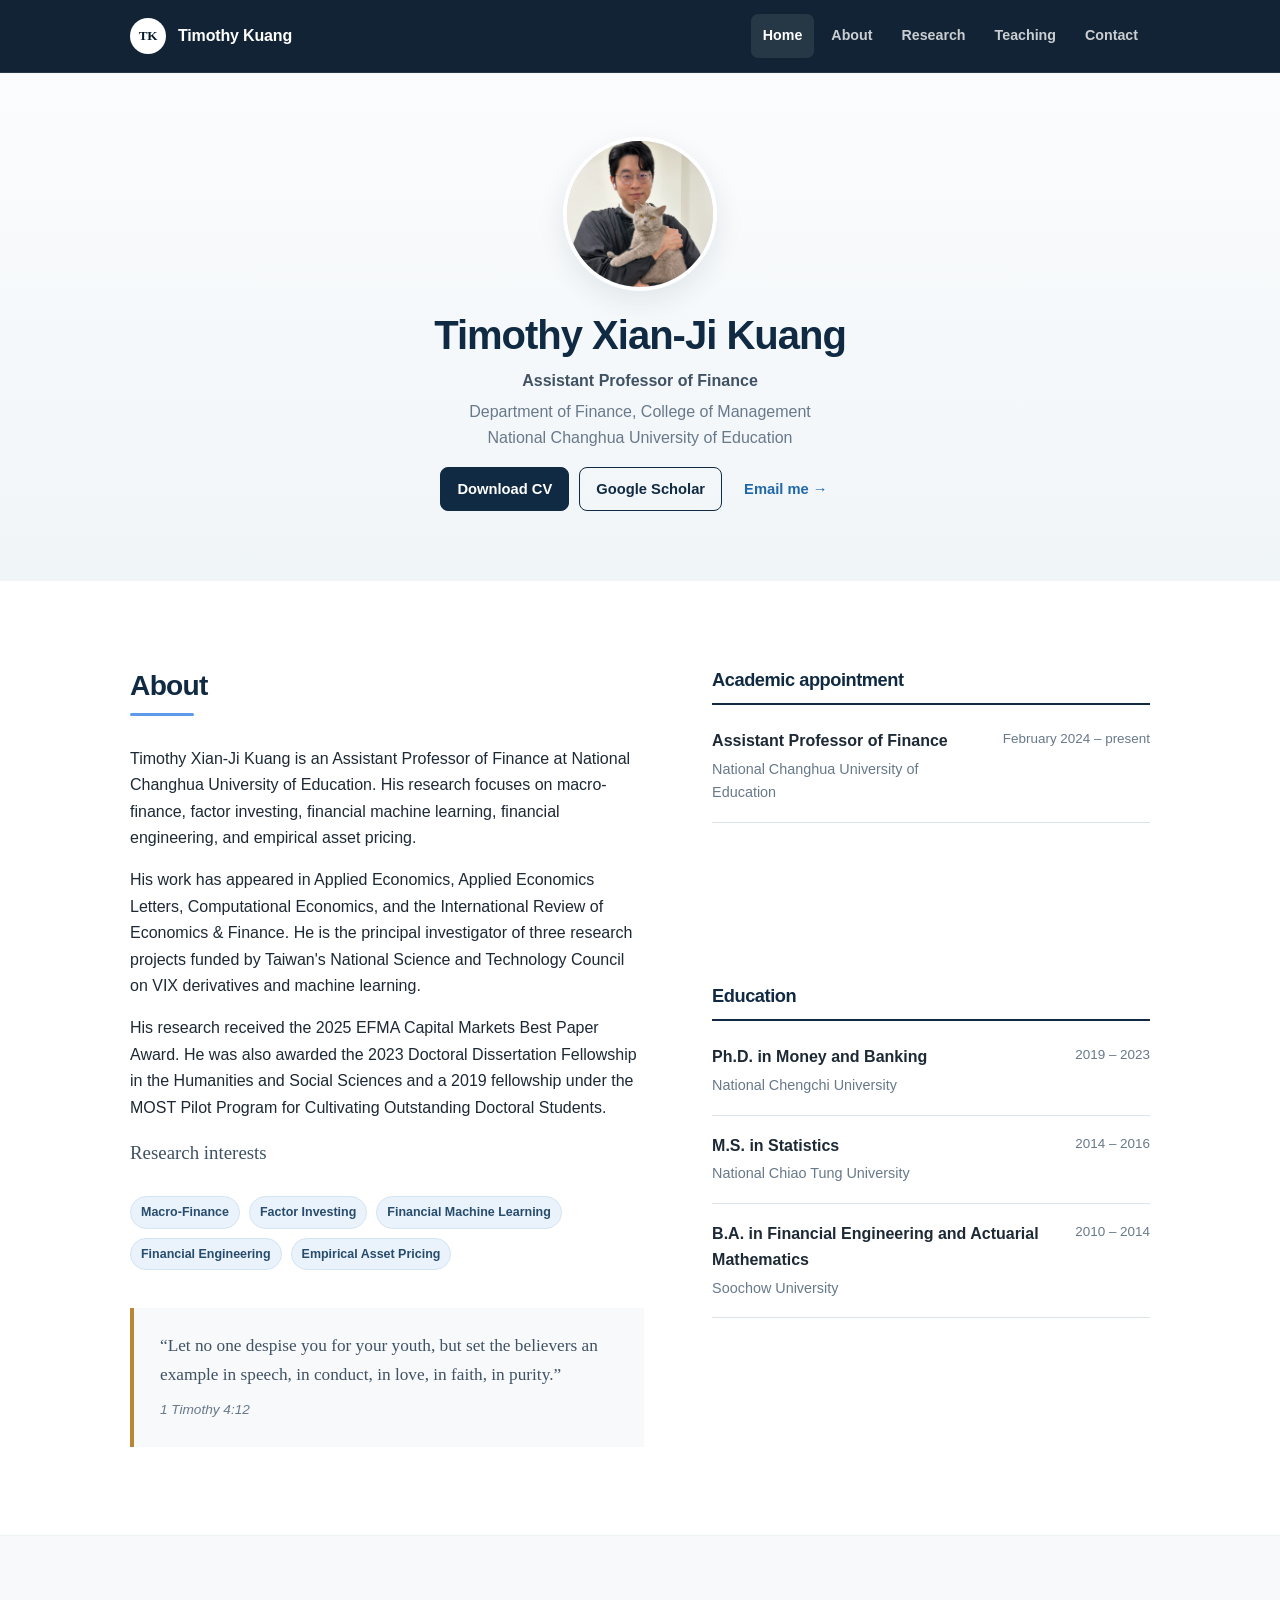
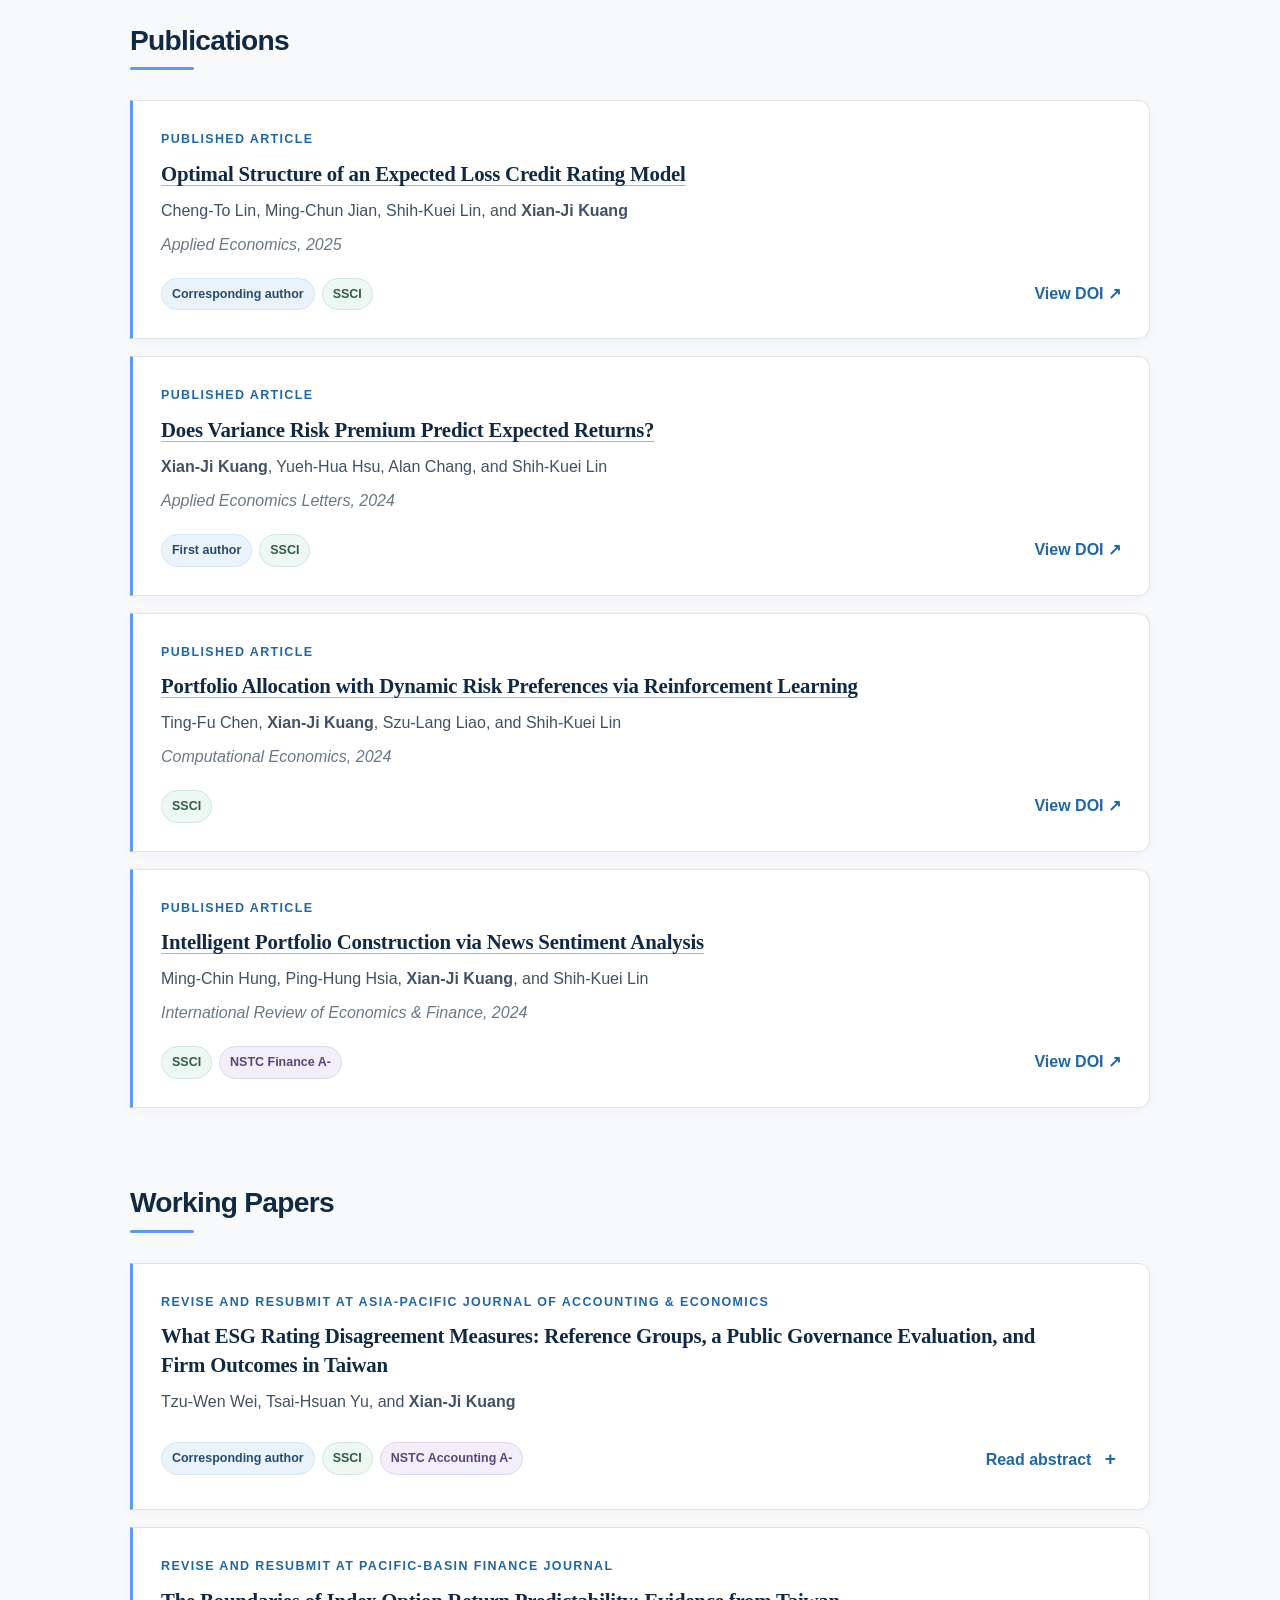
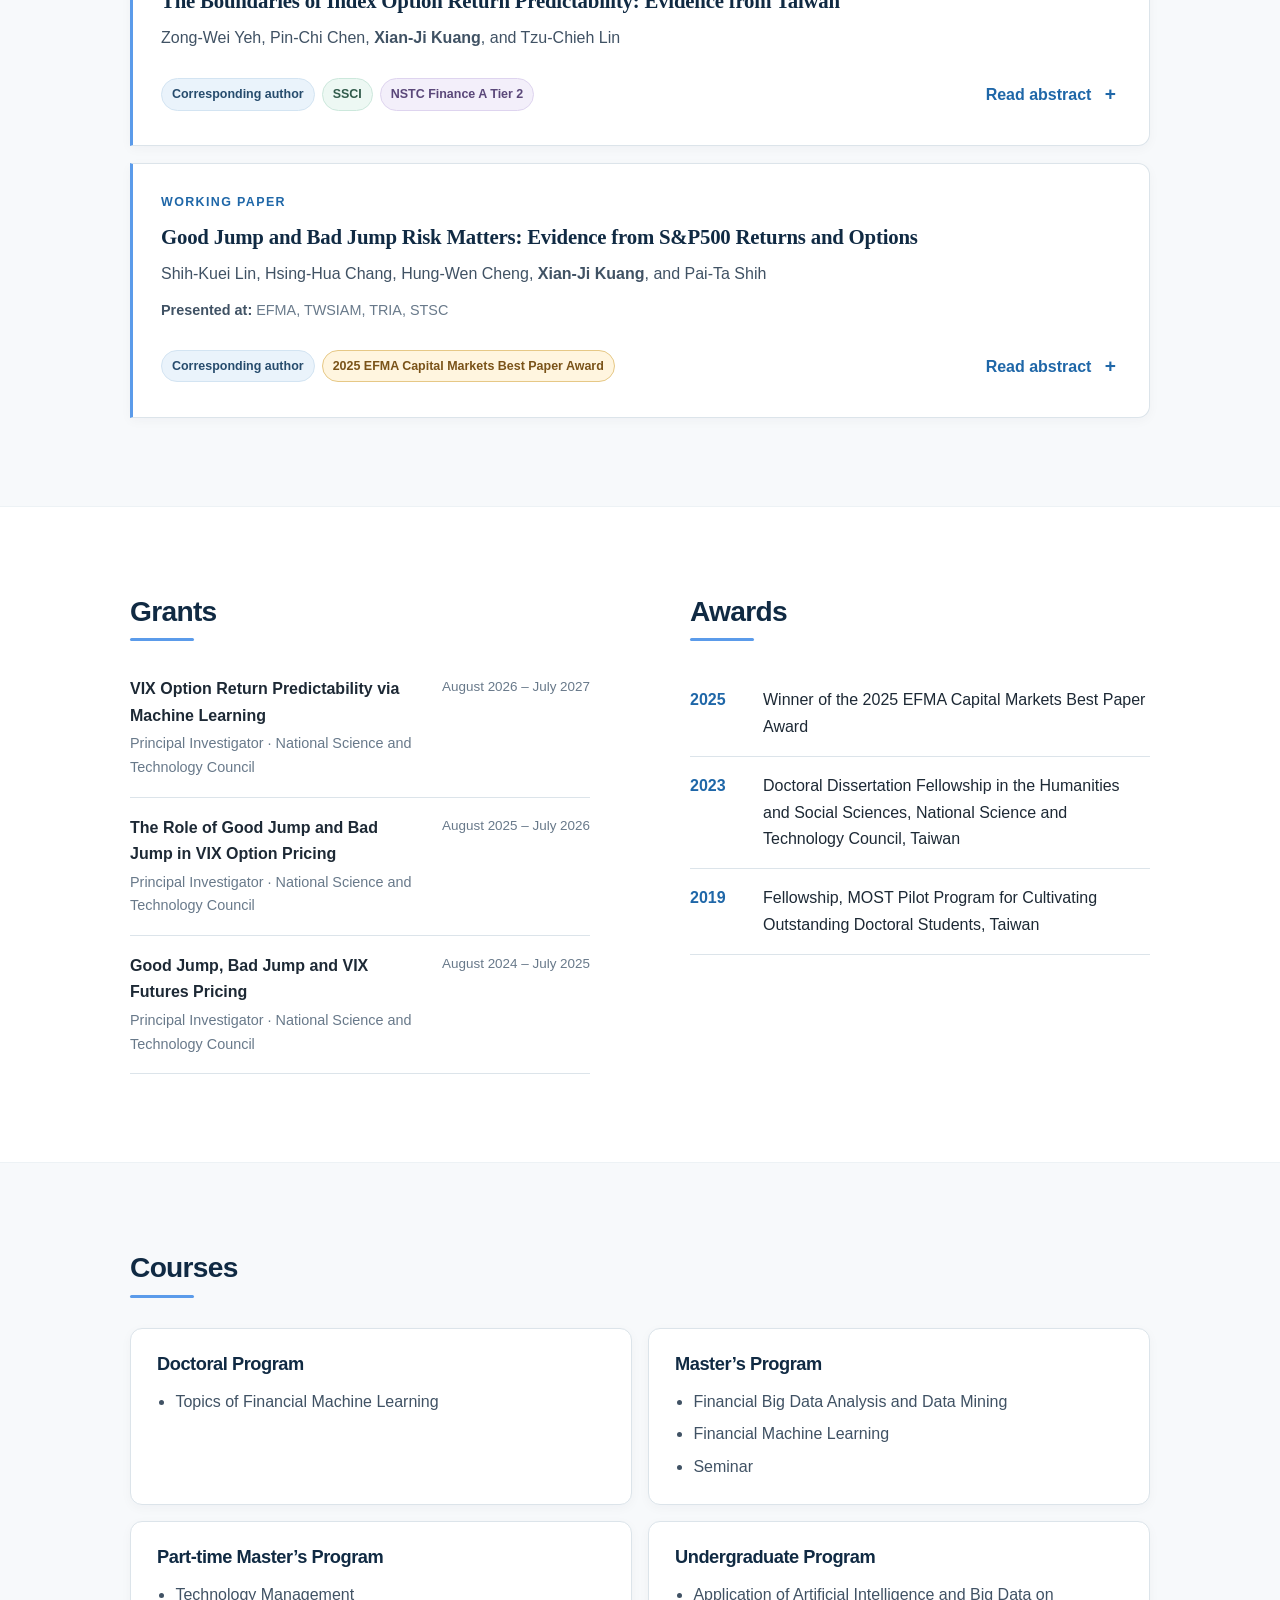
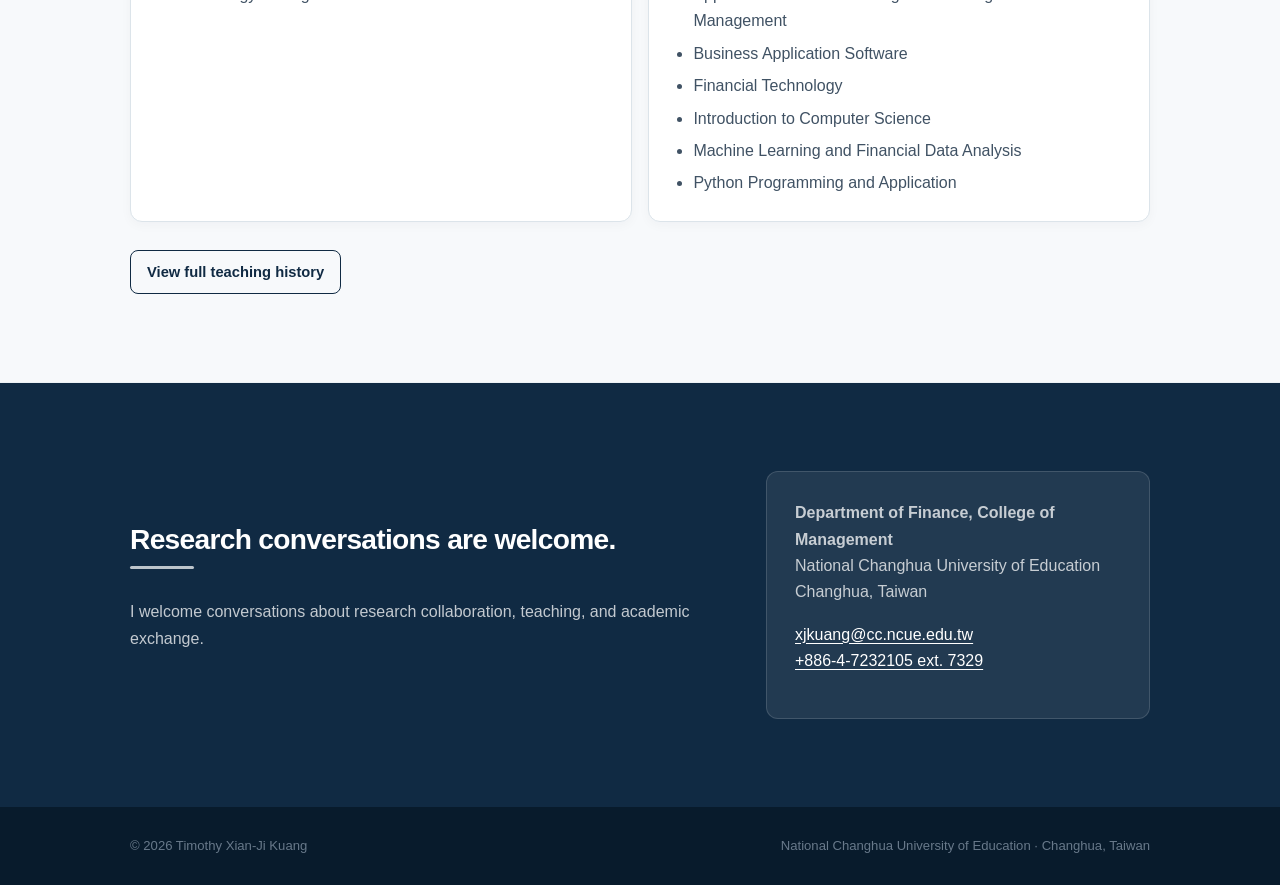
==== index.html @ a1e32157 "Update working paper titles and statuses" ====
<!doctype html>
<html lang="en">
<head>
  <meta charset="utf-8">
  <meta name="viewport" content="width=device-width, initial-scale=1">
  <title>Timothy Xian-Ji Kuang | Finance</title>
  <meta name="description" content="Timothy Xian-Ji Kuang is an Assistant Professor of Finance at National Changhua University of Education.">
  <meta name="author" content="Timothy Xian-Ji Kuang">
  <meta name="theme-color" content="#102a43">
  <link rel="canonical" href="https://timothykuang.github.io/TmothyKuang.github.io/">
  <meta property="og:type" content="website">
  <meta property="og:title" content="Timothy Xian-Ji Kuang | Finance">
  <meta property="og:description" content="Timothy Xian-Ji Kuang is an Assistant Professor of Finance at National Changhua University of Education.">
  <meta property="og:url" content="https://timothykuang.github.io/TmothyKuang.github.io/">
  <meta property="og:image" content="https://timothykuang.github.io/TmothyKuang.github.io/images/timothy-kuang-portrait.jpg">
  <meta name="twitter:card" content="summary_large_image">
  <link rel="stylesheet" href="assets/css/site.css">
  <script type="application/ld+json">{"@context": "https://schema.org", "@type": "Person", "name": "Timothy Xian-Ji Kuang", "alternateName": ["Xian-Ji Kuang"], "jobTitle": "Assistant Professor of Finance", "affiliation": {"@type": "CollegeOrUniversity", "name": "National Changhua University of Education"}, "email": "mailto:xjkuang@cc.ncue.edu.tw", "url": "https://timothykuang.github.io/TmothyKuang.github.io/", "sameAs": ["https://scholar.google.com/citations?hl=en&user=8BcRRqAAAAAJ"]}</script>
  <script src="assets/js/site.js" defer></script>
</head>
<body>

<a class="skip-link" href="#main-content">Skip to main content</a>
<header class="site-header">
  <div class="shell nav-shell">
    <a class="wordmark" href="index.html" aria-label="Timothy Kuang, home">
      <span class="wordmark-mark" aria-hidden="true">TK</span>
      <span>Timothy Kuang</span>
    </a>
    <button class="nav-toggle" type="button" aria-expanded="false" aria-controls="primary-navigation">
      <span class="sr-only">Toggle navigation</span>
      <span aria-hidden="true"></span><span aria-hidden="true"></span><span aria-hidden="true"></span>
    </button>
    <nav id="primary-navigation" class="primary-nav" aria-label="Primary navigation">
      <ul><li><a href="index.html" aria-current="page">Home</a></li><li><a href="index.html#about">About</a></li><li><a href="index.html#research">Research</a></li><li><a href="index.html#teaching">Teaching</a></li><li><a href="index.html#contact">Contact</a></li></ul>
    </nav>
  </div>
</header>
<main id="main-content">
  <section class="hero" aria-labelledby="hero-title">
    <div class="shell hero-grid">
      <div class="hero-copy">
        <p class="eyebrow">Assistant Professor of Finance</p>
        <h1 id="hero-title">Timothy Xian-Ji Kuang</h1>
        <p class="hero-affiliation">Department of Finance, College of Management<br>National Changhua University of Education</p>
        <div class="hero-actions">
          <a class="button primary" href="Timothy_Kuang_CV.pdf">Download CV</a>
          <a class="button secondary" href="https://scholar.google.com/citations?hl=en&amp;user=8BcRRqAAAAAJ" target="_blank" rel="noopener noreferrer">Google Scholar</a>
          <a class="text-link hero-email" href="mailto:xjkuang@cc.ncue.edu.tw">Email me <span aria-hidden="true">&rarr;</span></a>
        </div>
      </div>
      <figure class="portrait-frame">
        <picture>
          <source srcset="images/timothy-kuang-portrait.webp" type="image/webp">
          <img src="images/timothy-kuang-portrait.jpg" width="1200" height="1500" alt="Timothy Kuang holding a gray cat.">
        </picture>
      </figure>
    </div>
  </section>

  <section class="section" id="about" aria-labelledby="about-title">
    <div class="shell split-layout">
      <div>
        <p class="section-label">Profile</p><h2 id="about-title">About</h2>
        <div class="profile-narrative"><p>Timothy Xian-Ji Kuang is an Assistant Professor of Finance at National Changhua University of Education. His research focuses on macro-finance, factor investing, financial machine learning, financial engineering, and empirical asset pricing.</p><p>His work has appeared in Applied Economics, Applied Economics Letters, Computational Economics, and the International Review of Economics &amp; Finance. He is the principal investigator of three research projects funded by Taiwan&#x27;s National Science and Technology Council on VIX derivatives and machine learning.</p><p>His research received the 2025 EFMA Capital Markets Best Paper Award. He was also awarded the 2023 Doctoral Dissertation Fellowship in the Humanities and Social Sciences and a 2019 fellowship under the MOST Pilot Program for Cultivating Outstanding Doctoral Students.</p></div>
        <p class="lead-copy">Research interests</p>
        <ul class="interest-list" aria-label="Research interests"><li>Macro-Finance</li><li>Factor Investing</li><li>Financial Machine Learning</li><li>Financial Engineering</li><li>Empirical Asset Pricing</li></ul>
        <blockquote><p>&ldquo;Let no one despise you for your youth, but set the believers an example in speech, in conduct, in love, in faith, in purity.&rdquo;</p><cite>1 Timothy 4:12</cite></blockquote>
      </div>
      <div class="profile-columns">
        <section aria-labelledby="appointment-title"><h3 id="appointment-title">Academic appointment</h3><ul class="timeline"><li><div><strong>Assistant Professor of Finance</strong><span>National Changhua University of Education</span></div><time>February 2024 &ndash; present</time></li></ul></section>
        <section aria-labelledby="education-title"><h3 id="education-title">Education</h3><ul class="timeline"><li><div><strong>Ph.D. in Money and Banking</strong><span>National Chengchi University</span></div><time>2019 &ndash; 2023</time></li><li><div><strong>M.S. in Statistics</strong><span>National Chiao Tung University</span></div><time>2014 &ndash; 2016</time></li><li><div><strong>B.A. in Financial Engineering and Actuarial Mathematics</strong><span>Soochow University</span></div><time>2010 &ndash; 2014</time></li></ul></section>
      </div>
    </div>
  </section>

  <section class="section tinted" id="research" aria-labelledby="research-title">
    <div class="shell">
      <p class="section-label">Research</p><h2 id="research-title">Publications</h2>
      <div class="paper-list">
<article class="paper-card">
  <p class="paper-kicker">Published article</p>
  <h3><a href="https://doi.org/10.1080/00036846.2024.2364079" target="_blank" rel="noopener noreferrer">Optimal Structure of an Expected Loss Credit Rating Model</a></h3>
  <p class="authors">Cheng-To Lin, Ming-Chun Jian, Shih-Kuei Lin, and <strong>Xian-Ji Kuang</strong></p>
  <p class="citation"><em>Applied Economics, 2025</em></p>
  <div class="card-footer"><div class="tags"><span class="tag">Corresponding author</span><span class="tag index-tag">SSCI</span></div><a class="text-link" href="https://doi.org/10.1080/00036846.2024.2364079" target="_blank" rel="noopener noreferrer">View DOI <span aria-hidden="true">&nearr;</span></a></div>
</article>
<article class="paper-card">
  <p class="paper-kicker">Published article</p>
  <h3><a href="https://doi.org/10.1080/13504851.2023.2178620" target="_blank" rel="noopener noreferrer">Does Variance Risk Premium Predict Expected Returns?</a></h3>
  <p class="authors"><strong>Xian-Ji Kuang</strong>, Yueh-Hua Hsu, Alan Chang, and Shih-Kuei Lin</p>
  <p class="citation"><em>Applied Economics Letters, 2024</em></p>
  <div class="card-footer"><div class="tags"><span class="tag">First author</span><span class="tag index-tag">SSCI</span></div><a class="text-link" href="https://doi.org/10.1080/13504851.2023.2178620" target="_blank" rel="noopener noreferrer">View DOI <span aria-hidden="true">&nearr;</span></a></div>
</article>
<article class="paper-card">
  <p class="paper-kicker">Published article</p>
  <h3><a href="https://doi.org/10.1007/s10614-023-10509-w" target="_blank" rel="noopener noreferrer">Portfolio Allocation with Dynamic Risk Preferences via Reinforcement Learning</a></h3>
  <p class="authors">Ting-Fu Chen, <strong>Xian-Ji Kuang</strong>, Szu-Lang Liao, and Shih-Kuei Lin</p>
  <p class="citation"><em>Computational Economics, 2024</em></p>
  <div class="card-footer"><div class="tags"><span class="tag index-tag">SSCI</span></div><a class="text-link" href="https://doi.org/10.1007/s10614-023-10509-w" target="_blank" rel="noopener noreferrer">View DOI <span aria-hidden="true">&nearr;</span></a></div>
</article>
<article class="paper-card">
  <p class="paper-kicker">Published article</p>
  <h3><a href="https://doi.org/10.1016/j.iref.2023.07.103" target="_blank" rel="noopener noreferrer">Intelligent Portfolio Construction via News Sentiment Analysis</a></h3>
  <p class="authors">Ming-Chin Hung, Ping-Hung Hsia, <strong>Xian-Ji Kuang</strong>, and Shih-Kuei Lin</p>
  <p class="citation"><em>International Review of Economics &amp; Finance, 2024</em></p>
  <div class="card-footer"><div class="tags"><span class="tag index-tag">SSCI</span><span class="tag rank-tag">NSTC Finance A-</span></div><a class="text-link" href="https://doi.org/10.1016/j.iref.2023.07.103" target="_blank" rel="noopener noreferrer">View DOI <span aria-hidden="true">&nearr;</span></a></div>
</article></div>
      <div class="subsection-heading"><p class="section-label">Research in progress</p><h2>Working Papers</h2></div>
      <div class="paper-list">
<article class="paper-card working-paper">
  <p class="paper-kicker">Revise and resubmit at Asia-Pacific Journal of Accounting &amp; Economics</p>
  <h3>What ESG Rating Disagreement Measures: Reference Groups, a Public Governance Evaluation, and Firm Outcomes in Taiwan</h3>
  <p class="authors">Tzu-Wen Wei, Tsai-Hsuan Yu, and <strong>Xian-Ji Kuang</strong></p>
  
  <div class="card-footer">
    <div class="tags"><span class="tag">Corresponding author</span><span class="tag index-tag">SSCI</span><span class="tag rank-tag">NSTC Accounting A-</span></div>
    <button class="abstract-toggle" type="button" aria-expanded="false" aria-controls="abstract-esg-rating-disagreement">
      Read abstract <span aria-hidden="true">+</span>
    </button>
  </div>
  <div class="abstract" id="abstract-esg-rating-disagreement" hidden>
    <p><strong>Abstract.</strong> This study examines whether disagreement among ESG rating providers affects firm valuation and accounting profitability in Taiwan’s retail-dominated equity market. Using disagreement measures from three rating sources for 918 firm-year observations over 2017–2023, we find that governance disagreement is robustly associated with lower Tobin’s Q, while environmental and social disagreement reduce return on assets. The negative effects are concentrated in the technology sector and firms with greater retail ownership. Our findings suggest that ESG rating inconsistency increases information uncertainty and leads to economically meaningful valuation discounts.</p>
  </div>
</article>
<article class="paper-card working-paper">
  <p class="paper-kicker">Revise and resubmit at Pacific-Basin Finance Journal</p>
  <h3>The Boundaries of Index Option Return Predictability: Evidence from Taiwan</h3>
  <p class="authors">Zong-Wei Yeh, Pin-Chi Chen, <strong>Xian-Ji Kuang</strong>, and Tzu-Chieh Lin</p>
  
  <div class="card-footer">
    <div class="tags"><span class="tag">Corresponding author</span><span class="tag index-tag">SSCI</span><span class="tag rank-tag">NSTC Finance A Tier 2</span></div>
    <button class="abstract-toggle" type="button" aria-expanded="false" aria-controls="abstract-index-option-boundaries">
      Read abstract <span aria-hidden="true">+</span>
    </button>
  </div>
  <div class="abstract" id="abstract-index-option-boundaries" hidden>
    <p><strong>Abstract.</strong> Out-of-sample evidence on index option return predictability comes almost entirely from U.S. data. We provide, to our knowledge, the first systematic pseudo-real-time out-of-sample evaluation of monthly delta-hedged index-option return forecasts in an Asia-Pacific market, using recursive forecasts of dividend-inclusive returns on at-the-money Taiwan index (TXO) puts over 2002–2022; the mean put premium is about −0.71% per month. What predictability we find runs through the variance risk premium, and it is episodic rather than steady. Realized stock variance (SVAR), the state variable that tracks the premium’s physical leg, is the only one of 164 candidates whose full-sample slope survives the Holm correction; its out-of-sample R² of 11.03% over the 2007–2022 evaluation window (Clark–West p = 0.008) is earned mostly in crisis months and largely disappears after 2015. In a frozen 2023–2025 holdout the decay continues: the put premium shrinks to −0.24% per month and the SVAR forecast falls behind the historical mean. Point estimates concentrate the signal in puts, though formal put–call tests cannot separate the two sides, and the incremental value of predictive timing is economically negligible. Entry-date implied variance fits the target return largely by construction, so we analyze it separately as a channel variable rather than include it in the exogenous-predictor comparisons. Same-strike puts are persistently richer than calls—a wedge that closely tracks the index-futures basis, with a near-unit slope and an economically negligible mean gap: a market-wide carry phenomenon consistent with downside-insurance demand, though alternative carry-based explanations remain open.</p>
  </div>
</article>
<article class="paper-card working-paper">
  <p class="paper-kicker">Working paper</p>
  <h3>Good Jump and Bad Jump Risk Matters: Evidence from S&amp;P500 Returns and Options</h3>
  <p class="authors">Shih-Kuei Lin, Hsing-Hua Chang, Hung-Wen Cheng, <strong>Xian-Ji Kuang</strong>, and Pai-Ta Shih</p>
  <p class="paper-meta"><strong>Presented at:</strong> EFMA, TWSIAM, TRIA, STSC</p>
  <div class="card-footer">
    <div class="tags"><span class="tag">Corresponding author</span><span class="tag award-tag">2025 EFMA Capital Markets Best Paper Award</span></div>
    <button class="abstract-toggle" type="button" aria-expanded="false" aria-controls="abstract-good-bad-jump-risk">
      Read abstract <span aria-hidden="true">+</span>
    </button>
  </div>
  <div class="abstract" id="abstract-good-bad-jump-risk" hidden>
    <p><strong>Abstract.</strong> In an affine GARCH setting, we extend an asymmetric double exponential jump-diffusion framework by modeling good and bad jump innovations with distinct exponential distributions and derive a closed-form option pricing solution. Including jump components considerably improves estimation, with the bad jump component dominating. Empirically, we extract good and bad variance risk premiums, both priced risk factors in cross-sectional tests. Time-series evidence reveals that the bad jump variance risk premium is particularly influential in forecasting returns. These findings highlight the critical interplay between expected returns, volatility, and asymmetric jump components in asset pricing.</p>
  </div>
</article></div>
    </div>
  </section>

  <section class="section" aria-labelledby="support-title">
    <div class="shell two-column-sections">
      <section><p class="section-label">Research support</p><h2 id="support-title">Grants</h2><ul class="timeline"><li><div><strong>VIX Option Return Predictability via Machine Learning</strong><span>Principal Investigator &middot; National Science and Technology Council</span></div><time>August 2026 &ndash; July 2027</time></li><li><div><strong>The Role of Good Jump and Bad Jump in VIX Option Pricing</strong><span>Principal Investigator &middot; National Science and Technology Council</span></div><time>August 2025 &ndash; July 2026</time></li><li><div><strong>Good Jump, Bad Jump and VIX Futures Pricing</strong><span>Principal Investigator &middot; National Science and Technology Council</span></div><time>August 2024 &ndash; July 2025</time></li></ul></section>
      <section><p class="section-label">Recognition</p><h2>Awards</h2><ul class="award-list"><li><time>2025</time><span>Winner of the 2025 EFMA Capital Markets Best Paper Award</span></li><li><time>2023</time><span>Doctoral Dissertation Fellowship in the Humanities and Social Sciences, National Science and Technology Council, Taiwan</span></li><li><time>2019</time><span>Fellowship, MOST Pilot Program for Cultivating Outstanding Doctoral Students, Taiwan</span></li></ul></section>
    </div>
  </section>

  <section class="section tinted" id="teaching" aria-labelledby="teaching-title">
    <div class="shell">
      <p class="section-label">Teaching</p><h2 id="teaching-title">Courses</h2>
      <div class="teaching-summary-grid"><article class="teaching-summary-card"><h3>Doctoral Program</h3><ul class="teaching-summary-list"><li>Topics of Financial Machine Learning</li></ul></article><article class="teaching-summary-card"><h3>Master’s Program</h3><ul class="teaching-summary-list"><li>Financial Big Data Analysis and Data Mining</li><li>Financial Machine Learning</li><li>Seminar</li></ul></article><article class="teaching-summary-card"><h3>Part-time Master’s Program</h3><ul class="teaching-summary-list"><li>Technology Management</li></ul></article><article class="teaching-summary-card"><h3>Undergraduate Program</h3><ul class="teaching-summary-list"><li>Application of Artificial Intelligence and Big Data on Management</li><li>Business Application Software</li><li>Financial Technology</li><li>Introduction to Computer Science</li><li>Machine Learning and Financial Data Analysis</li><li>Python Programming and Application</li></ul></article></div>
      <p class="section-action"><a class="button secondary" href="teaching.html">View full teaching history</a></p>
    </div>
  </section>

  <section class="section contact-section" id="contact" aria-labelledby="contact-title">
    <div class="shell contact-grid">
      <div><p class="section-label">Contact</p><h2 id="contact-title">Research conversations are welcome.</h2><p>I welcome conversations about research collaboration, teaching, and academic exchange.</p></div>
      <address class="contact-card">
        <p><strong>Department of Finance, College of Management</strong><br>National Changhua University of Education<br>Changhua, Taiwan</p>
        <p><a href="mailto:xjkuang@cc.ncue.edu.tw">xjkuang@cc.ncue.edu.tw</a><br><a href="tel:+886-4-7232105,7329">+886-4-7232105 ext. 7329</a></p>
      </address>
    </div>
  </section>
</main>

<footer class="site-footer">
  <div class="shell footer-inner">
    <p>&copy; 2026 Timothy Xian-Ji Kuang</p>
    <p>National Changhua University of Education &middot; Changhua, Taiwan</p>
  </div>
</footer>
</body>
</html>
---- assets/css/site.css ----
:root {
  --navy-950: #081b2c;
  --navy-900: #102a43;
  --navy-700: #274c6d;
  --blue-600: #1f67a8;
  --blue-100: #eaf3fb;
  --slate-900: #1d2935;
  --slate-700: #405264;
  --slate-500: #68798a;
  --slate-200: #dce4ea;
  --slate-100: #edf2f5;
  --paper: #fff;
  --canvas: #f7f9fb;
  --gold: #b88635;
  --shadow: 0 10px 28px rgba(16, 42, 67, .09);
  --radius: 12px;
  --shell: 1020px;
}

* { box-sizing: border-box; }
html { scroll-behavior: smooth; scroll-padding-top: 86px; }
body { margin: 0; color: var(--slate-900); background: var(--paper); font-family: Inter, ui-sans-serif, -apple-system, BlinkMacSystemFont, "Segoe UI", sans-serif; font-size: 16px; line-height: 1.65; -webkit-font-smoothing: antialiased; }
img { display: block; max-width: 100%; }
a { color: var(--blue-600); text-underline-offset: .2em; }
a:hover { color: var(--navy-900); }
button, a { -webkit-tap-highlight-color: transparent; }
button { font: inherit; }
h1, h2, h3, h4, p { margin-top: 0; }
h1, h2, h3, h4 { color: var(--navy-900); line-height: 1.2; letter-spacing: -.025em; }
h1 { font-size: clamp(2.05rem, 3.2vw, 2.75rem); }
h2 { font-size: clamp(1.6rem, 2.2vw, 2rem); }
h3 { font-size: 1.14rem; }
.shell { width: min(calc(100% - 40px), var(--shell)); margin-inline: auto; }
.narrow { max-width: 760px; }
.sr-only { position: absolute; width: 1px; height: 1px; padding: 0; margin: -1px; overflow: hidden; clip: rect(0, 0, 0, 0); white-space: nowrap; border: 0; }
.skip-link { position: fixed; z-index: 1000; top: 12px; left: 12px; transform: translateY(-150%); padding: 10px 16px; color: white; background: var(--navy-950); border-radius: 8px; }
.skip-link:focus { transform: translateY(0); }
:focus-visible { outline: 3px solid #f4b942; outline-offset: 3px; }

.site-header { position: sticky; z-index: 100; top: 0; color: white; background: rgba(8, 27, 44, .96); border-bottom: 1px solid rgba(255, 255, 255, .1); backdrop-filter: blur(14px); }
.nav-shell { min-height: 72px; display: flex; align-items: center; justify-content: space-between; gap: 28px; }
.wordmark { display: inline-flex; align-items: center; gap: 12px; color: white; font-weight: 750; text-decoration: none; letter-spacing: -.01em; }
.wordmark:hover { color: white; }
.wordmark-mark { display: grid; place-items: center; width: 36px; height: 36px; color: var(--navy-950); background: white; border-radius: 50%; font-family: Georgia, serif; font-size: .82rem; }
.primary-nav ul { display: flex; align-items: center; gap: 5px; margin: 0; padding: 0; list-style: none; }
.primary-nav a { display: block; padding: 10px 12px; color: rgba(255, 255, 255, .78); border-radius: 7px; font-size: .89rem; font-weight: 650; text-decoration: none; }
.primary-nav a:hover, .primary-nav a[aria-current="page"] { color: white; background: rgba(255, 255, 255, .09); }
.nav-toggle { display: none; width: 44px; height: 44px; padding: 10px; color: white; background: transparent; border: 0; border-radius: 8px; }
.nav-toggle > span:not(.sr-only) { display: block; height: 2px; margin: 5px 0; background: currentColor; transition: transform .2s ease, opacity .2s ease; }

.hero { overflow: hidden; padding: clamp(44px, 6vw, 64px) 0 clamp(50px, 6vw, 70px); background: linear-gradient(180deg, #fbfcfd 0%, #f0f5f8 100%); }
.hero-grid { display: flex; flex-direction: column; align-items: center; gap: 20px; text-align: center; }
.hero-copy { display: flex; flex-direction: column; align-items: center; max-width: 760px; order: 2; }
.eyebrow, .paper-kicker { margin-bottom: 9px; color: var(--blue-600); font-size: .78rem; font-weight: 800; letter-spacing: .11em; text-transform: uppercase; }
.section-label { display: none; }
.hero .eyebrow { order: 2; margin-bottom: 5px; color: var(--slate-700); font-size: 1rem; font-weight: 600; letter-spacing: 0; text-transform: none; }
.hero h1 { order: 1; margin-bottom: 9px; font-size: clamp(2.05rem, 3.2vw, 2.5rem); }
.hero h1 span { display: block; margin-top: 10px; color: var(--slate-500); font-size: .38em; font-weight: 500; letter-spacing: .06em; }
.hero-affiliation { order: 3; margin-bottom: 15px; color: var(--slate-500); font-size: 1rem; }
.hero-actions { display: flex; flex-wrap: wrap; align-items: center; justify-content: center; gap: 10px; order: 4; }
.button { display: inline-flex; align-items: center; justify-content: center; min-height: 42px; padding: 9px 16px; border: 1px solid var(--navy-900); border-radius: 8px; font-size: .92rem; font-weight: 750; text-decoration: none; }
.button.primary { color: white; background: var(--navy-900); }
.button.primary:hover { color: white; background: var(--blue-600); border-color: var(--blue-600); }
.button.secondary { color: var(--navy-900); background: transparent; }
.button.secondary:hover { color: white; background: var(--navy-900); }
.text-link { font-weight: 750; text-decoration: none; }
.hero-email { padding: 9px 12px; font-size: .92rem; }
.portrait-frame { position: relative; width: clamp(140px, 12vw, 160px); margin: 0; order: 1; }
.portrait-frame::before { display: none; }
.portrait-frame picture { position: relative; display: block; overflow: hidden; aspect-ratio: 1; background: var(--slate-200); border: 4px solid white; border-radius: 50%; box-shadow: var(--shadow); }
.portrait-frame img { width: 100%; height: 100%; object-fit: cover; object-position: center 35%; }

.section { padding: clamp(64px, 7vw, 88px) 0; }
.tinted { background: var(--canvas); border-block: 1px solid var(--slate-100); }
.section h2 { margin-bottom: 30px; }
.section h2::after { display: block; width: 64px; height: 3px; margin-top: 10px; background: #5b9bea; border-radius: 999px; content: ""; }
.section-intro { max-width: 700px; margin-bottom: 42px; color: var(--slate-700); font-size: 1.08rem; }
.split-layout { display: grid; grid-template-columns: minmax(0, 1.08fr) minmax(320px, .92fr); gap: clamp(44px, 6vw, 68px); }
.lead-copy { color: var(--slate-700); font-family: Georgia, "Times New Roman", serif; font-size: 1.18rem; }
.interest-list { display: flex; flex-wrap: wrap; gap: 9px; margin: 28px 0 38px; padding: 0; list-style: none; }
.interest-list li, .tag, .term-list li { padding: 5px 10px; color: var(--navy-700); background: var(--blue-100); border: 1px solid #d3e4f2; border-radius: 999px; font-size: .78rem; font-weight: 700; }
.index-tag { color: #315b4b; background: #edf8f3; border-color: #cce8dc; }
.rank-tag { color: #5a4779; background: #f3effa; border-color: #ded4ef; }
.award-tag { color: #7a5319; background: #fff5df; border-color: #e6c886; }
blockquote { margin: 0; padding: 24px 26px; color: var(--slate-700); background: var(--canvas); border-left: 4px solid var(--gold); }
blockquote p { margin-bottom: 7px; font-family: Georgia, serif; font-size: 1.08rem; }
blockquote cite { color: var(--slate-500); font-size: .85rem; }
.profile-columns { display: grid; gap: 34px; }
.profile-columns h3 { padding-bottom: 12px; border-bottom: 2px solid var(--navy-900); }
.timeline, .award-list { margin: 0; padding: 0; list-style: none; }
.timeline li { display: flex; justify-content: space-between; gap: 24px; padding: 17px 0; border-bottom: 1px solid var(--slate-200); }
.timeline li:first-child { padding-top: 5px; }
.timeline strong, .timeline span { display: block; }
.timeline span { margin-top: 3px; color: var(--slate-500); font-size: .9rem; }
.timeline time { flex: 0 0 auto; color: var(--slate-500); font-size: .84rem; }

.paper-list { display: grid; gap: 17px; }
.paper-card { padding: clamp(22px, 3vw, 28px); background: white; border: 1px solid var(--slate-200); border-left: 3px solid #5b9bea; border-radius: 0 var(--radius) var(--radius) 0; box-shadow: 0 3px 12px rgba(16, 42, 67, .035); }
.paper-card h3 { max-width: 880px; margin-bottom: 10px; font-family: Georgia, "Times New Roman", serif; font-size: clamp(1.12rem, 1.8vw, 1.3rem); line-height: 1.4; letter-spacing: -.01em; }
.paper-card h3 a { color: var(--navy-900); text-decoration-thickness: 1px; text-decoration-color: #9db8cf; }
.paper-card h3 a:hover { color: var(--blue-600); }
.authors, .citation { margin-bottom: 7px; color: var(--slate-700); }
.citation { color: var(--slate-500); }
.paper-meta { margin: 12px 0 0; color: var(--slate-500); font-size: .9rem; }
.paper-meta strong { color: var(--slate-700); }
.card-footer { display: flex; justify-content: space-between; align-items: center; gap: 16px; margin-top: 20px; }
.tags { display: flex; flex-wrap: wrap; gap: 7px; }
.abstract-toggle { padding: 7px 0; color: var(--blue-600); background: transparent; border: 0; cursor: pointer; font-weight: 750; }
.abstract-toggle span { display: inline-block; width: 1.1em; margin-left: 4px; font-size: 1.2em; transition: transform .2s ease; }
.abstract-toggle[aria-expanded="true"] span { transform: rotate(45deg); }
.abstract { margin-top: 24px; padding: 22px 24px; color: var(--slate-700); background: var(--canvas); border-radius: 10px; }
.abstract p:last-child { margin-bottom: 0; }
.subsection-heading { margin-top: clamp(58px, 7vw, 78px); }
.two-column-sections { display: grid; grid-template-columns: 1fr 1fr; gap: clamp(50px, 8vw, 100px); }
.award-list li { display: grid; grid-template-columns: 58px 1fr; gap: 15px; padding: 16px 0; border-bottom: 1px solid var(--slate-200); }
.award-list time { color: var(--blue-600); font-weight: 800; }
.teaching-summary-grid { display: grid; grid-template-columns: repeat(2, minmax(0, 1fr)); gap: 16px; }
.teaching-summary-card { padding: 24px 26px; background: white; border: 1px solid var(--slate-200); border-radius: var(--radius); box-shadow: 0 3px 12px rgba(16, 42, 67, .035); }
.teaching-summary-card h3 { margin-bottom: 14px; }
.teaching-summary-list { margin: 0; padding-left: 1.15rem; color: var(--slate-700); }
.teaching-summary-list li + li { margin-top: 6px; }
.section-action { margin: 28px 0 0; }
.contact-section { color: white; background: var(--navy-900); }
.contact-section h2, .contact-section .section-label { color: white; }
.contact-section h2::after { background: rgba(255, 255, 255, .72); }
.contact-section p { color: rgba(255, 255, 255, .75); }
.contact-grid { display: grid; grid-template-columns: 1.2fr .8fr; gap: 60px; align-items: center; }
.contact-card { padding: 28px; background: rgba(255, 255, 255, .08); border: 1px solid rgba(255, 255, 255, .14); border-radius: var(--radius); font-style: normal; }
.contact-card a { color: white; }

.page-hero { padding: clamp(48px, 6vw, 64px) 0; text-align: left; background: linear-gradient(180deg, #fbfcfd, #edf3f7); }
.page-hero .eyebrow { margin-bottom: 10px; color: var(--blue-600); font-size: 1.1rem; font-weight: 700; letter-spacing: .01em; text-transform: none; }
.page-hero h1 { margin-bottom: 0; font-size: clamp(1.9rem, 2.6vw, 2.3rem); }
.teaching-layout { padding-block: clamp(58px, 7vw, 88px); }
.teaching-group { display: grid; grid-template-columns: minmax(220px, .38fr) minmax(0, 1fr); gap: 50px; padding: 48px 0; border-bottom: 1px solid var(--slate-200); }
.teaching-group:first-child { padding-top: 0; }
.teaching-group:last-child { border-bottom: 0; }
.teaching-group h2 { font-size: clamp(1.45rem, 2vw, 1.8rem); }
.teaching-group h2::after { display: none; }
.course-list { display: grid; gap: 13px; margin: 0; padding: 0; list-style: none; counter-reset: courses; }
.course-card { padding: 23px 25px; background: var(--canvas); border: 1px solid var(--slate-200); border-radius: 12px; }
.course-card h3 { margin-bottom: 14px; }
.term-list { display: flex; flex-wrap: wrap; gap: 7px; margin: 0; padding: 0; list-style: none; }
.teaching-note { padding: 80px 0; text-align: center; background: var(--canvas); border-top: 1px solid var(--slate-100); }
.teaching-note p { margin-bottom: 28px; color: var(--slate-700); font-family: Georgia, serif; font-size: 1.15rem; }
.site-footer { padding: 28px 0; color: var(--slate-500); background: var(--navy-950); }
.footer-inner { display: flex; justify-content: space-between; gap: 20px; }
.site-footer p { margin: 0; font-size: .82rem; }

@media (max-width: 820px) {
  .nav-toggle { display: block; }
  .primary-nav { position: absolute; top: 72px; left: 0; right: 0; display: none; padding: 10px 20px 18px; background: var(--navy-950); border-bottom: 1px solid rgba(255, 255, 255, .1); }
  .primary-nav.is-open { display: block; }
  .primary-nav ul { display: grid; }
  .primary-nav a { padding: 12px 14px; }
  .split-layout, .two-column-sections, .contact-grid { grid-template-columns: 1fr; }
  .portrait-frame { width: 140px; margin-inline: auto; }
  .split-layout, .two-column-sections { gap: 58px; }
  .teaching-summary-grid { grid-template-columns: 1fr; }
  .teaching-group { grid-template-columns: 1fr; gap: 20px; }
}

@media (max-width: 560px) {
  .shell { width: min(calc(100% - 28px), var(--shell)); }
  .wordmark > span:last-child { font-size: .92rem; }
  .hero h1 { font-size: 1.9rem; }
  .hero-actions { max-width: 340px; }
  .card-footer, .timeline li, .footer-inner { align-items: flex-start; flex-direction: column; }
  .timeline time { margin-top: 2px; }
  .paper-card { border-left-width: 3px; }
  .contact-card { padding: 22px; }
}

@media (prefers-reduced-motion: reduce) {
  html { scroll-behavior: auto; }
  *, *::before, *::after { scroll-behavior: auto !important; transition-duration: .01ms !important; animation-duration: .01ms !important; }
}
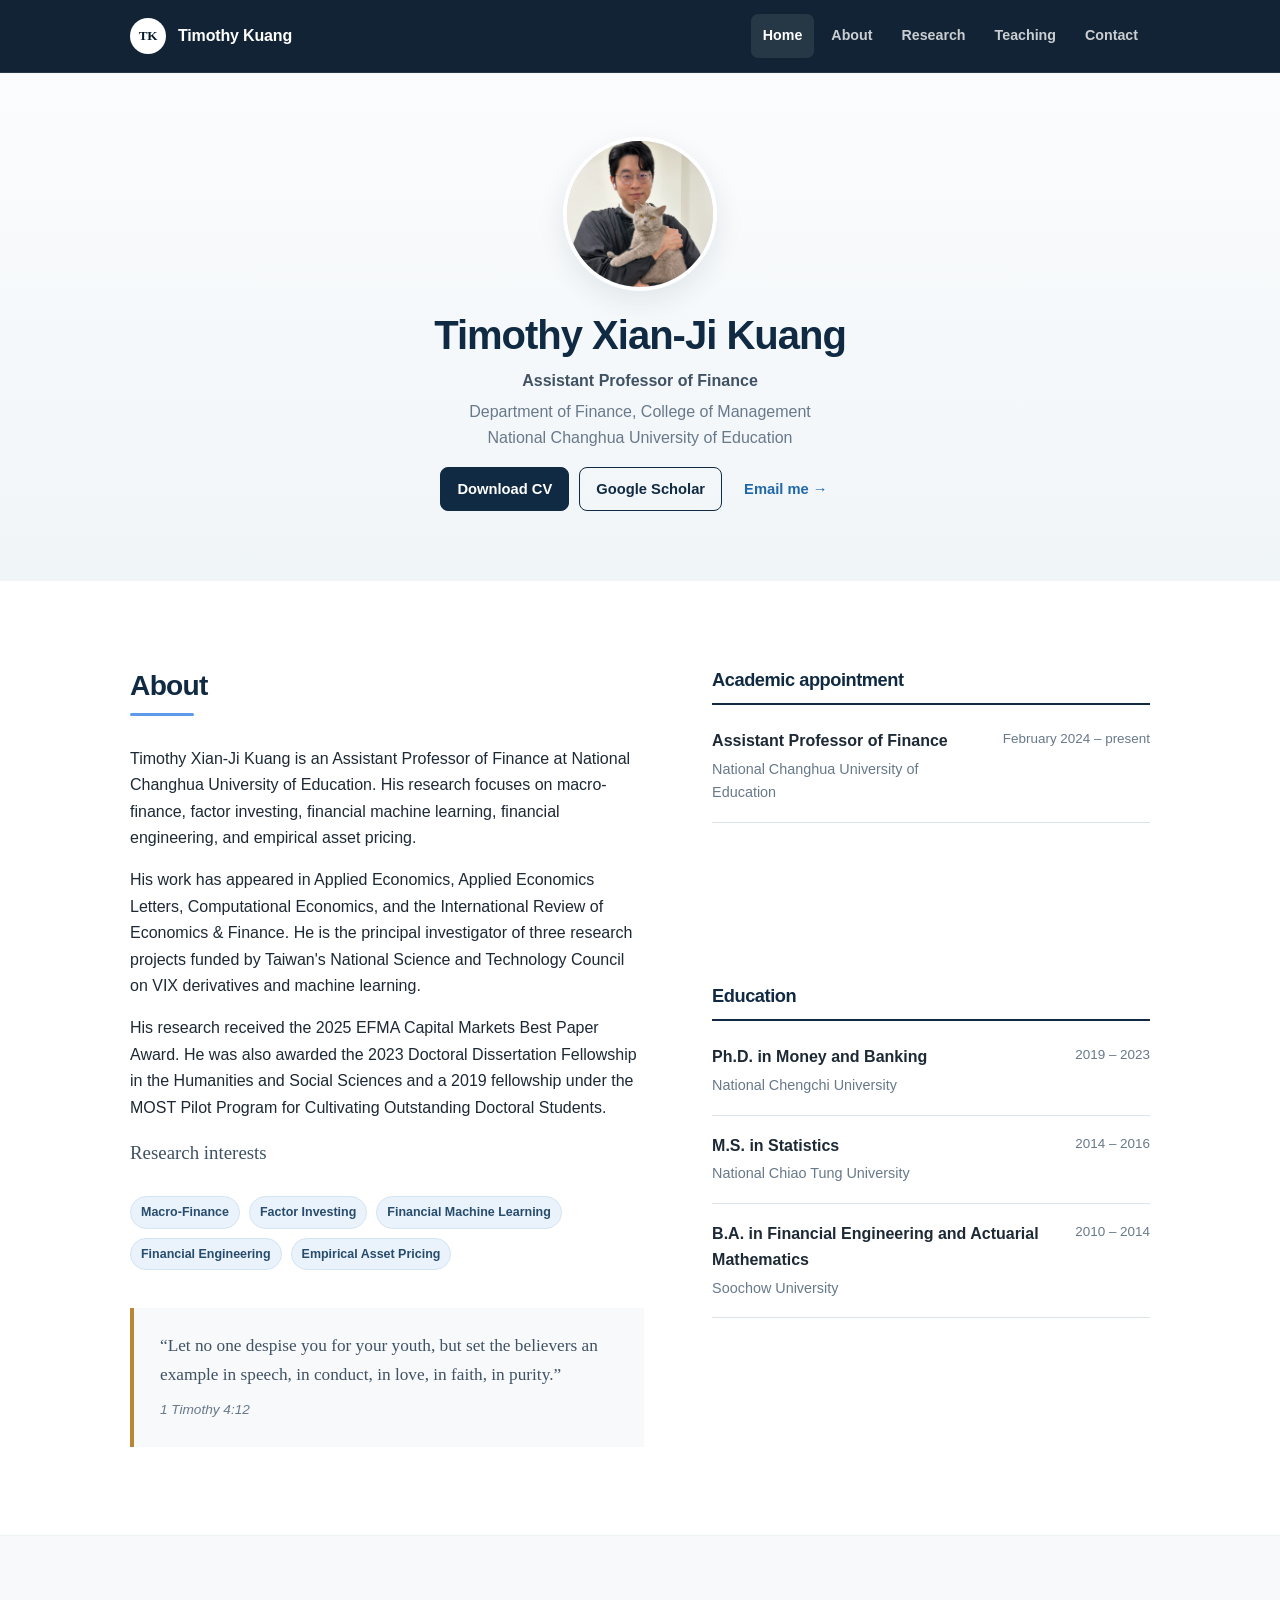
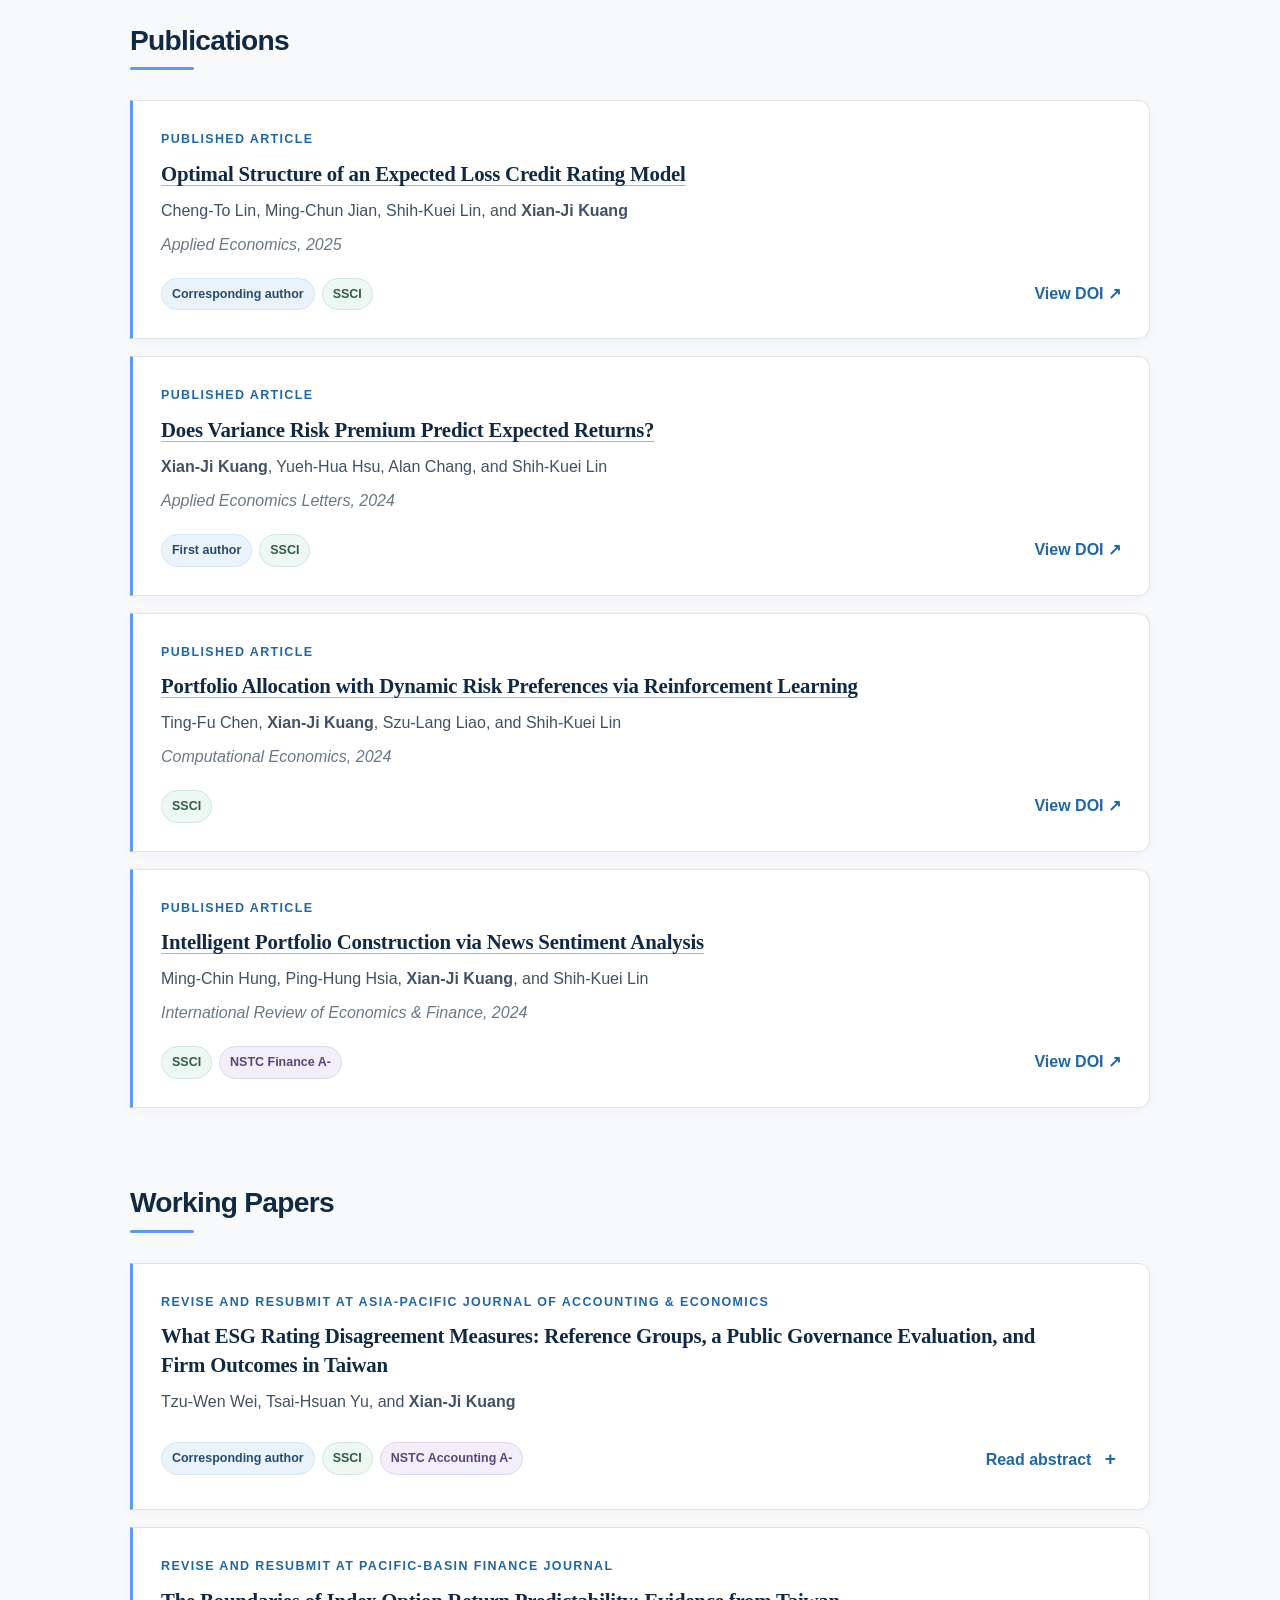
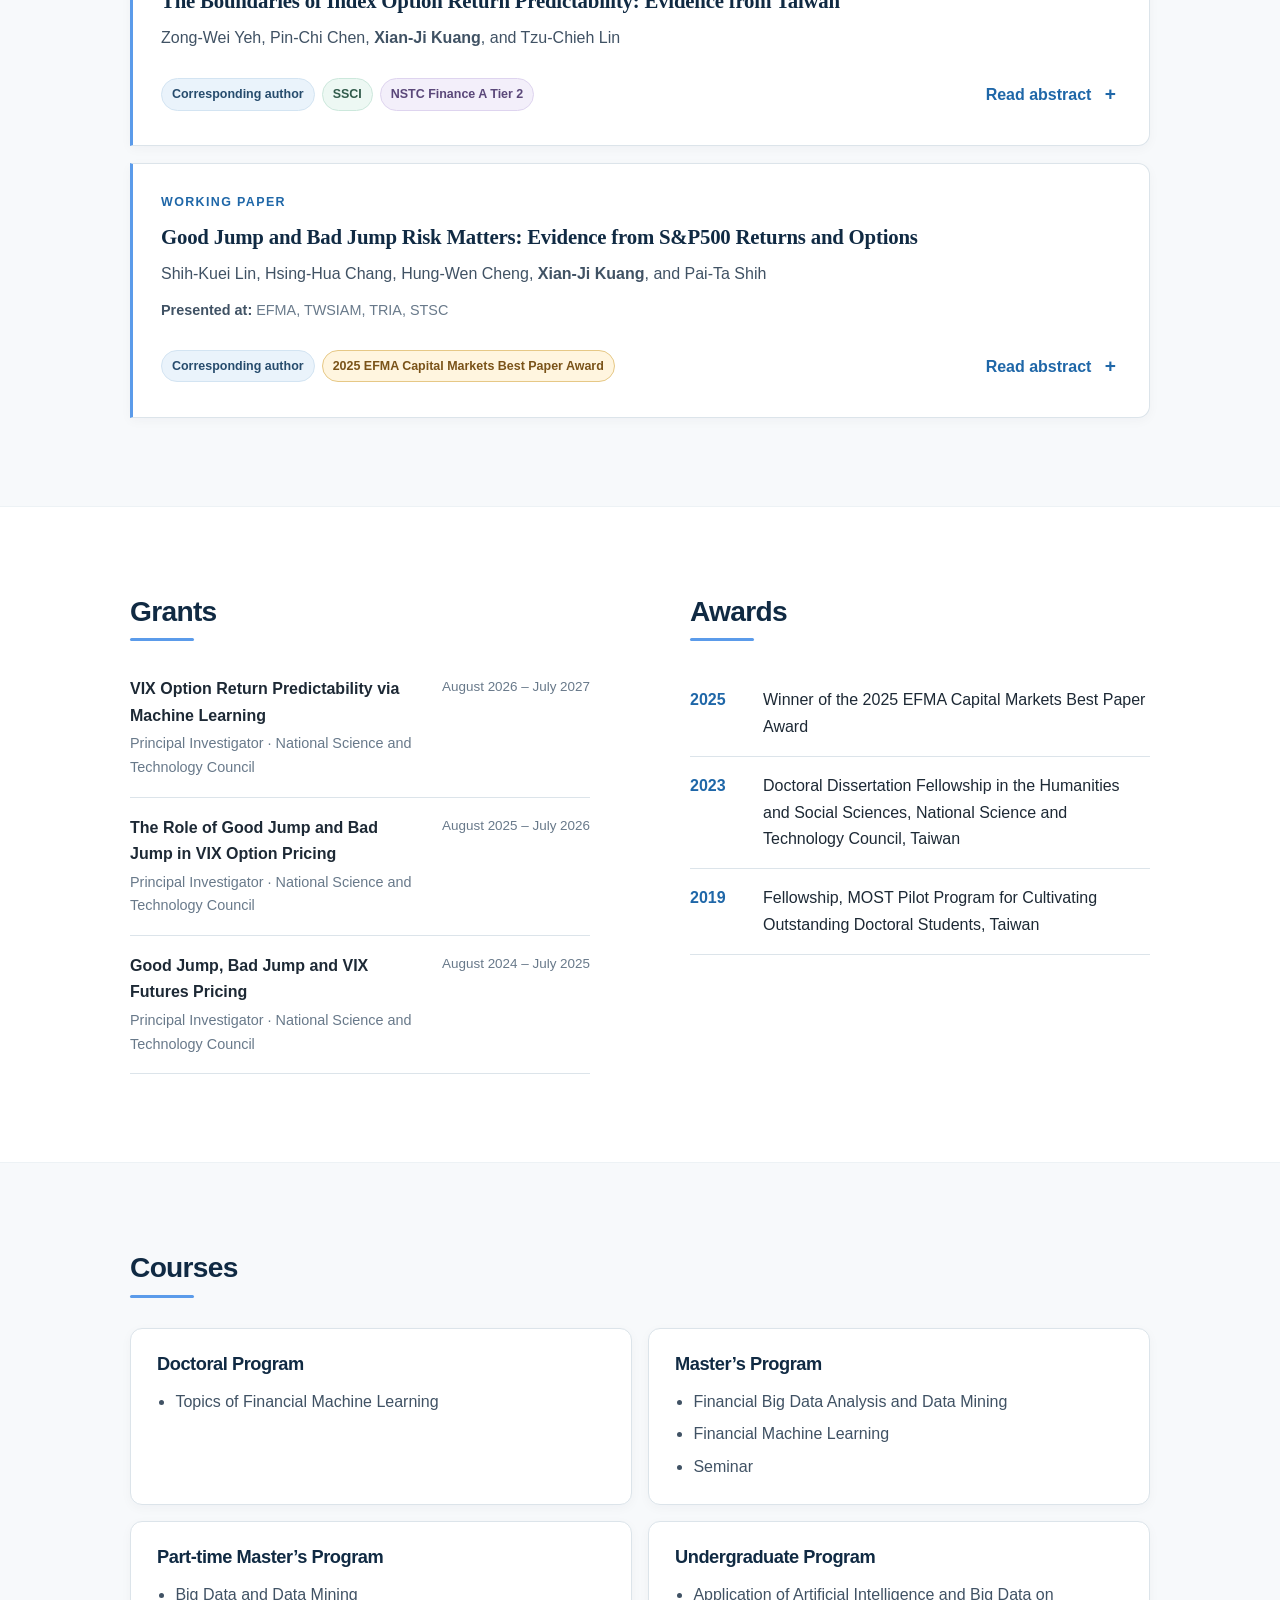
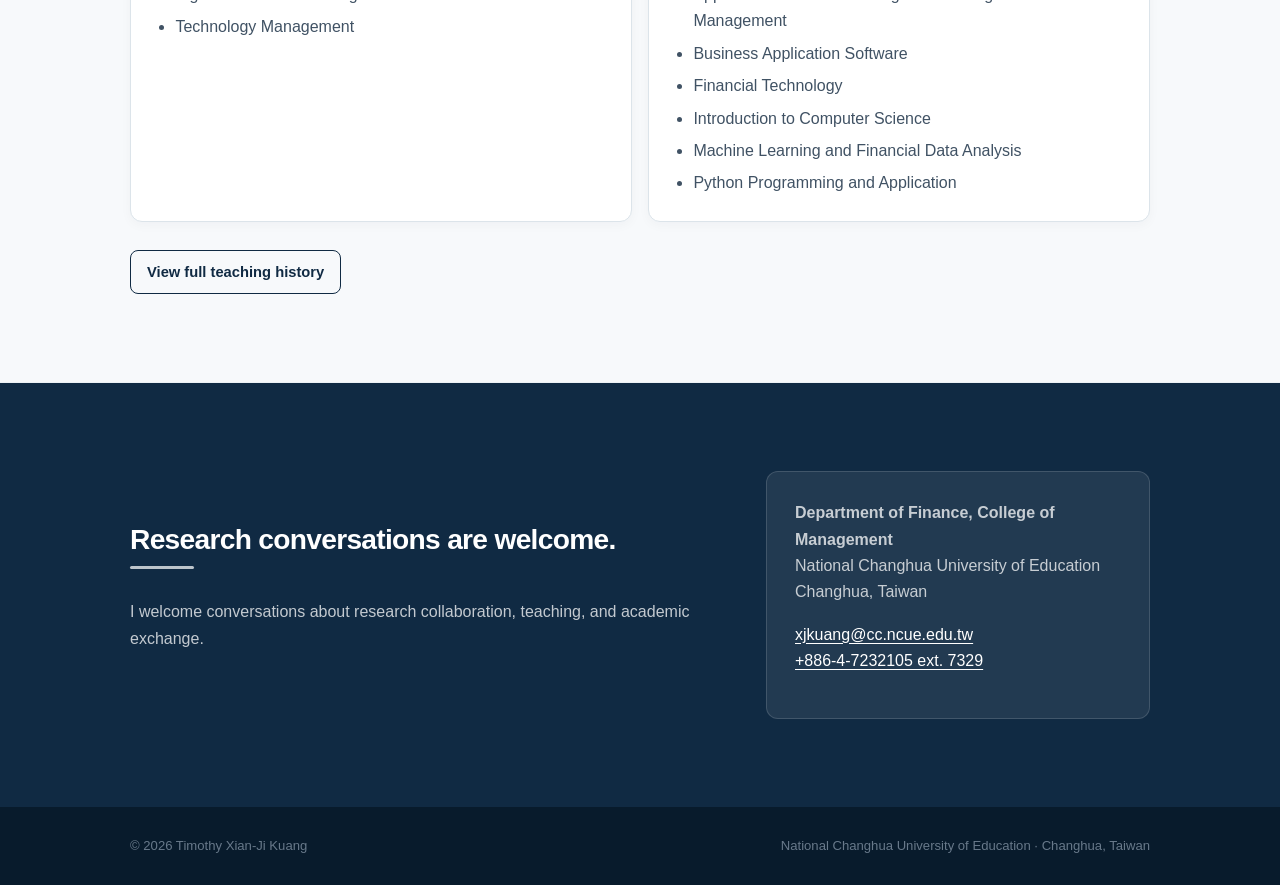
==== commit 4bc70df1: "Add Fall 2026 teaching courses" ====
--- a/index.html
+++ b/index.html
@@ -120,7 +120,7 @@
     </button>
   </div>
   <div class="abstract" id="abstract-esg-rating-disagreement" hidden>
-    <p><strong>Abstract.</strong> This study examines whether disagreement among ESG rating providers affects firm valuation and accounting profitability in Taiwan’s retail-dominated equity market. Using disagreement measures from three rating sources for 918 firm-year observations over 2017–2023, we find that governance disagreement is robustly associated with lower Tobin’s Q, while environmental and social disagreement reduce return on assets. The negative effects are concentrated in the technology sector and firms with greater retail ownership. Our findings suggest that ESG rating inconsistency increases information uncertainty and leads to economically meaningful valuation discounts.</p>
+    <p><strong>Abstract.</strong> Using 800 firm-years for 140 Taiwanese nonfinancial firms during 2017–2023, we examine how reference groups and assessment sources shape ESG disagreement and its outcome associations. Standardizing commercial scores within provider coverage rather than within the common sample reorders firms on total disagreement: the two z-scale rankings have a Spearman correlation of 0.141. The public evaluation’s distance from commercial consensus accounts for 45.4 percent of summed three-source governance variance on common-reference z scores. In the core pairwise model grid, all twelve coefficients passing 1,080-test Holm adjustment concern the ordinal gap between the domestic commercial rating (TEJ) and the exchange’s governance evaluation (TWSE). All are negative Tobin’s Q coefficients in sector-and-year models. Baseline single-gap results survive period exclusions, sector-by-year effects and lagged regressors but are not statistically detectable with firm effects or in first differences, and broad-family inference for the four consensus-controlled coefficients depends on the EPS input. Because the exchange band records a percentile band within the firm’s listing market and the TEJ category a rank group within the rated cohort, the ordinal gap usually equals the band minus the category. Under sector and year effects, valuation rises with the TEJ category, and the international rater’s governance score adds no detectable association once both other assessments and the baseline controls are held fixed. In these models, on ordinal scales, the data cannot tell whether the distance between the two assessments has an association of its own; on z scores they reject the equal slopes on the two signed parts that a pure absolute-gap model requires.</p>
   </div>
 </article>
 <article class="paper-card working-paper">
@@ -166,7 +166,7 @@
   <section class="section tinted" id="teaching" aria-labelledby="teaching-title">
     <div class="shell">
       <p class="section-label">Teaching</p><h2 id="teaching-title">Courses</h2>
-      <div class="teaching-summary-grid"><article class="teaching-summary-card"><h3>Doctoral Program</h3><ul class="teaching-summary-list"><li>Topics of Financial Machine Learning</li></ul></article><article class="teaching-summary-card"><h3>Master’s Program</h3><ul class="teaching-summary-list"><li>Financial Big Data Analysis and Data Mining</li><li>Financial Machine Learning</li><li>Seminar</li></ul></article><article class="teaching-summary-card"><h3>Part-time Master’s Program</h3><ul class="teaching-summary-list"><li>Technology Management</li></ul></article><article class="teaching-summary-card"><h3>Undergraduate Program</h3><ul class="teaching-summary-list"><li>Application of Artificial Intelligence and Big Data on Management</li><li>Business Application Software</li><li>Financial Technology</li><li>Introduction to Computer Science</li><li>Machine Learning and Financial Data Analysis</li><li>Python Programming and Application</li></ul></article></div>
+      <div class="teaching-summary-grid"><article class="teaching-summary-card"><h3>Doctoral Program</h3><ul class="teaching-summary-list"><li>Topics of Financial Machine Learning</li></ul></article><article class="teaching-summary-card"><h3>Master’s Program</h3><ul class="teaching-summary-list"><li>Financial Big Data Analysis and Data Mining</li><li>Financial Machine Learning</li><li>Seminar</li></ul></article><article class="teaching-summary-card"><h3>Part-time Master’s Program</h3><ul class="teaching-summary-list"><li>Big Data and Data Mining</li><li>Technology Management</li></ul></article><article class="teaching-summary-card"><h3>Undergraduate Program</h3><ul class="teaching-summary-list"><li>Application of Artificial Intelligence and Big Data on Management</li><li>Business Application Software</li><li>Financial Technology</li><li>Introduction to Computer Science</li><li>Machine Learning and Financial Data Analysis</li><li>Python Programming and Application</li></ul></article></div>
       <p class="section-action"><a class="button secondary" href="teaching.html">View full teaching history</a></p>
     </div>
   </section>
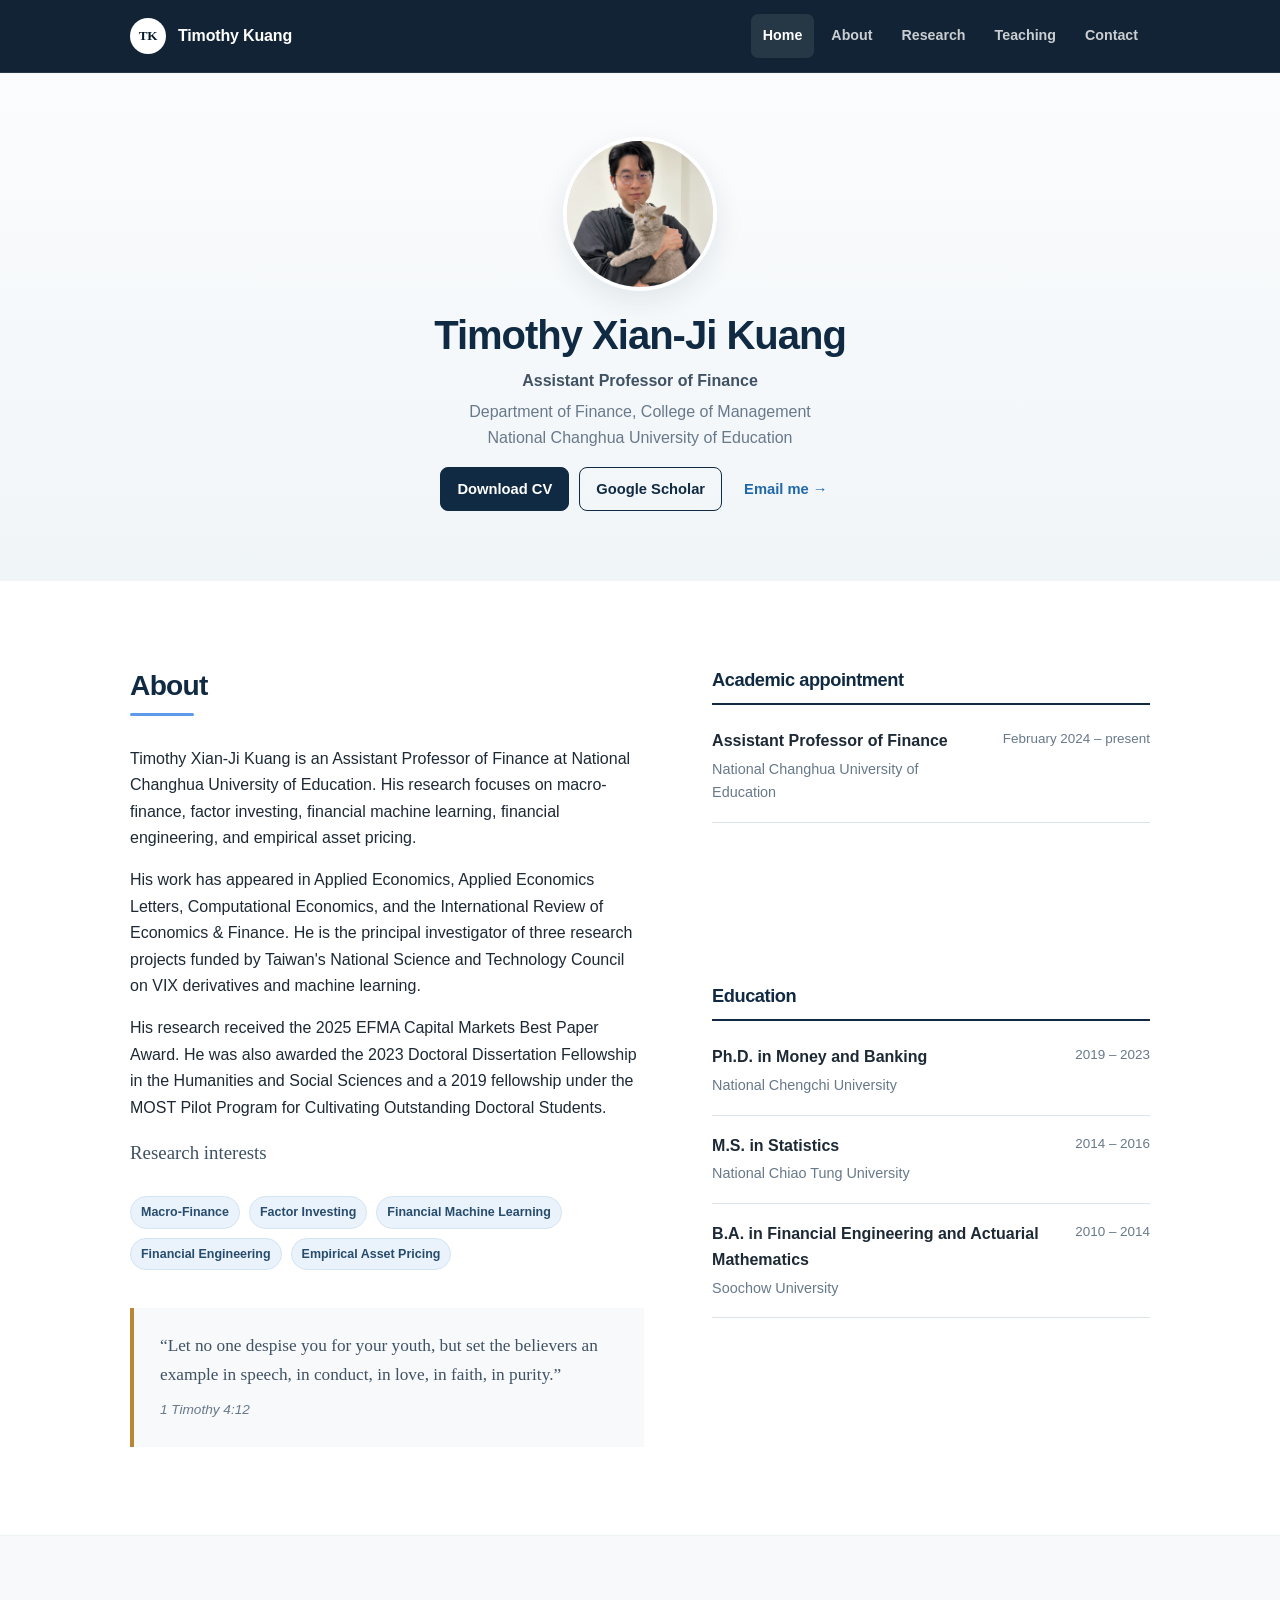
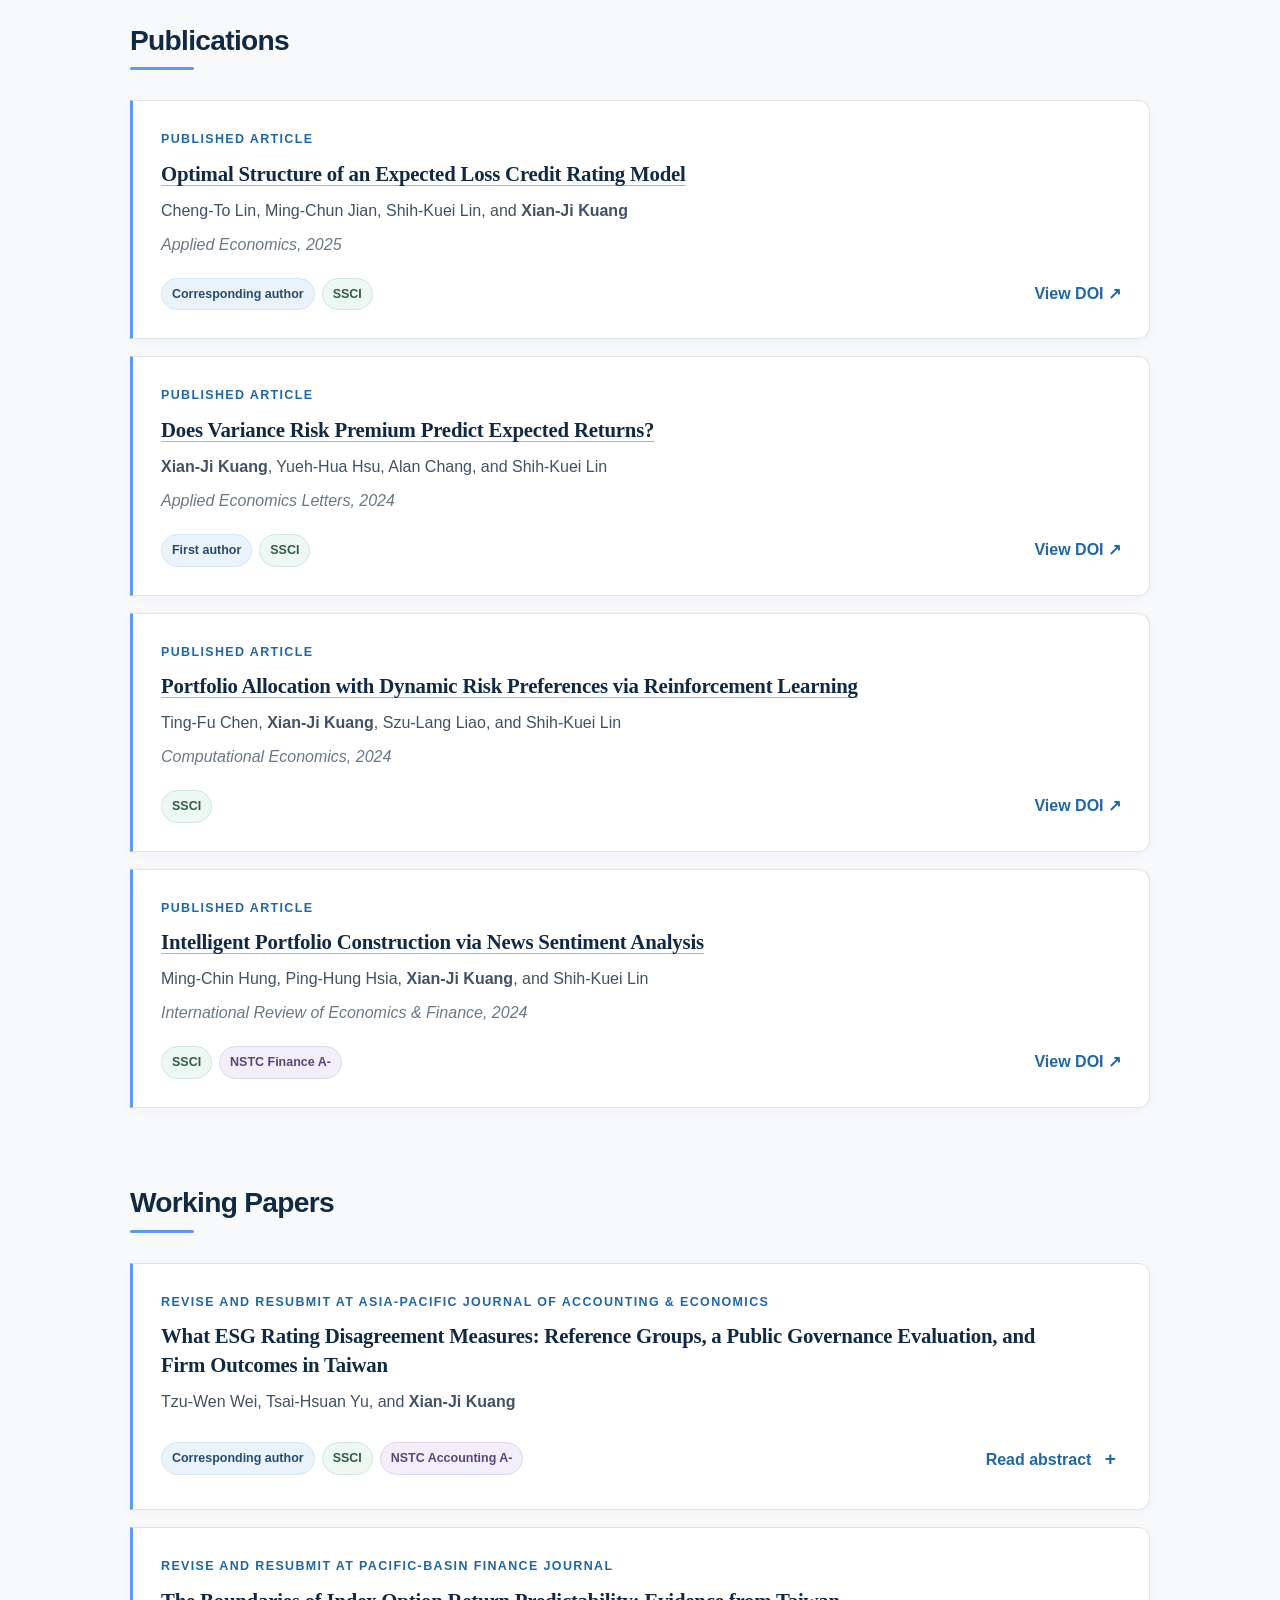
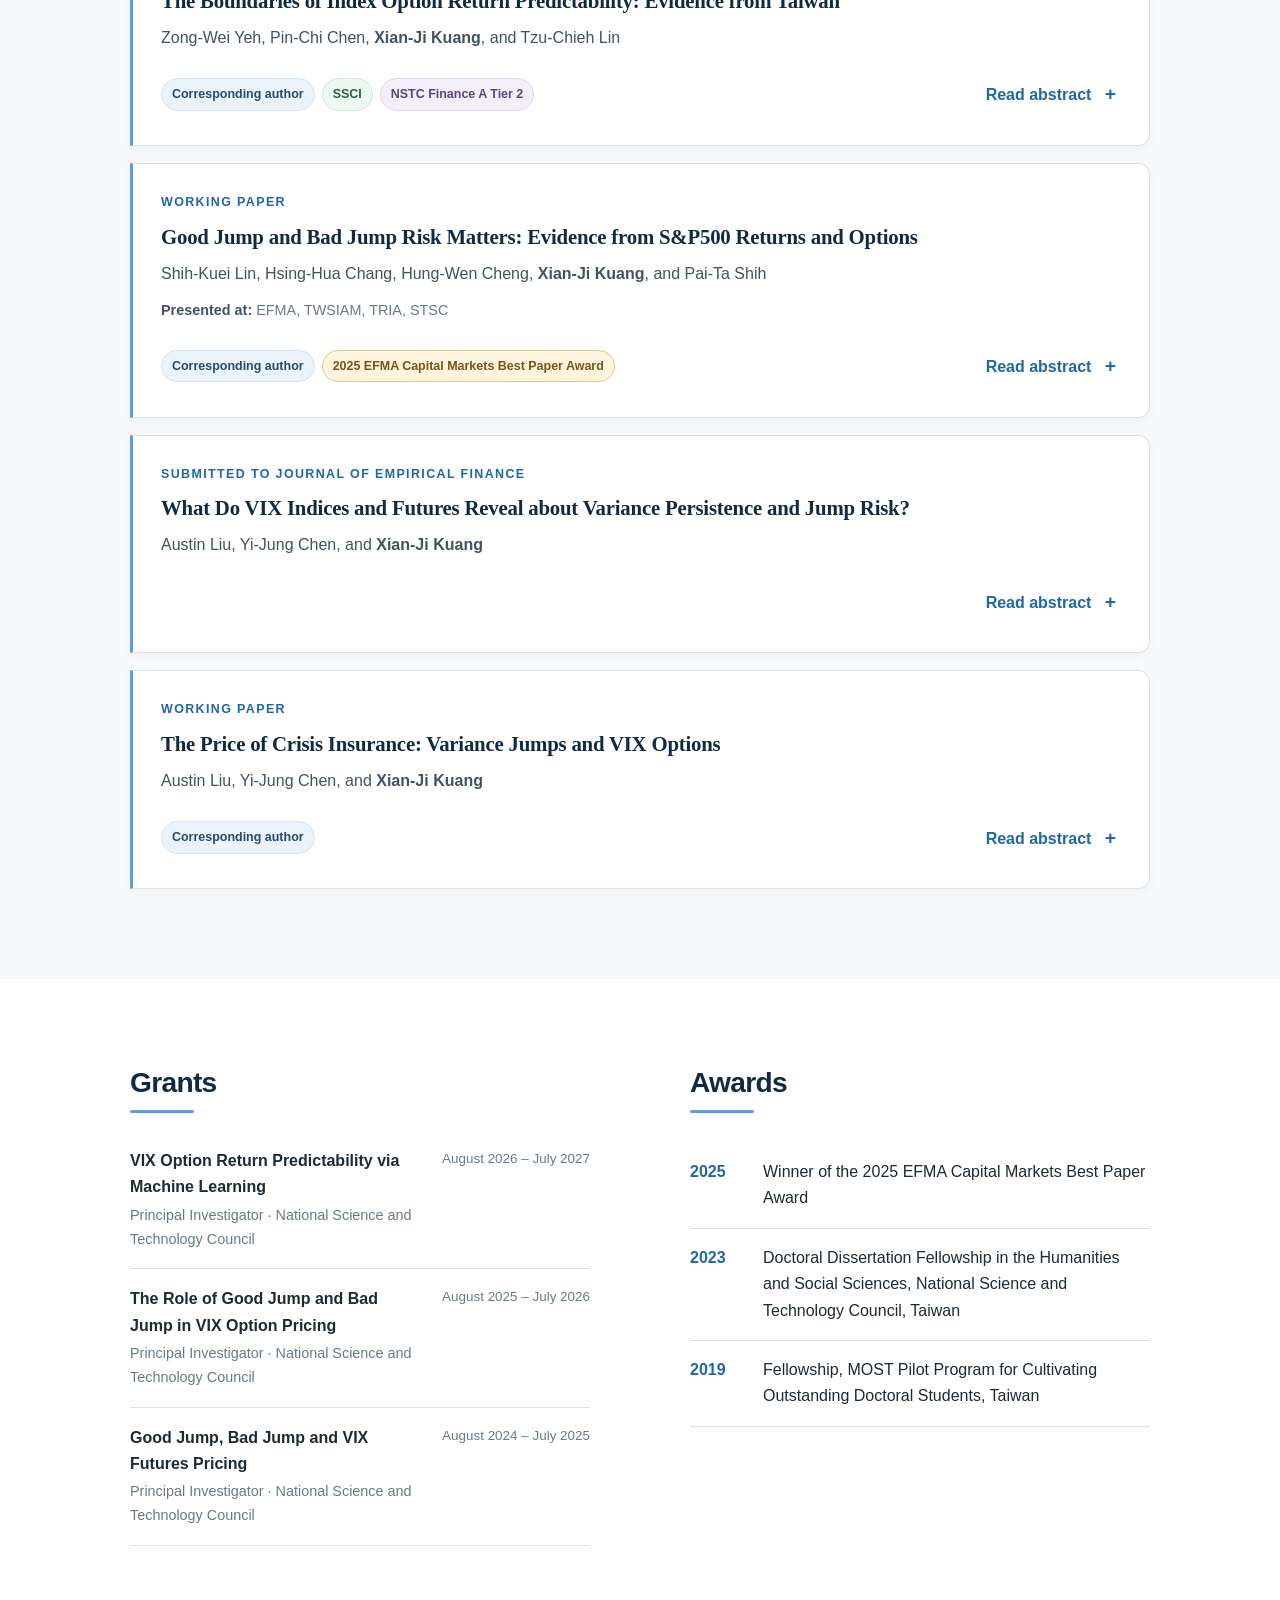
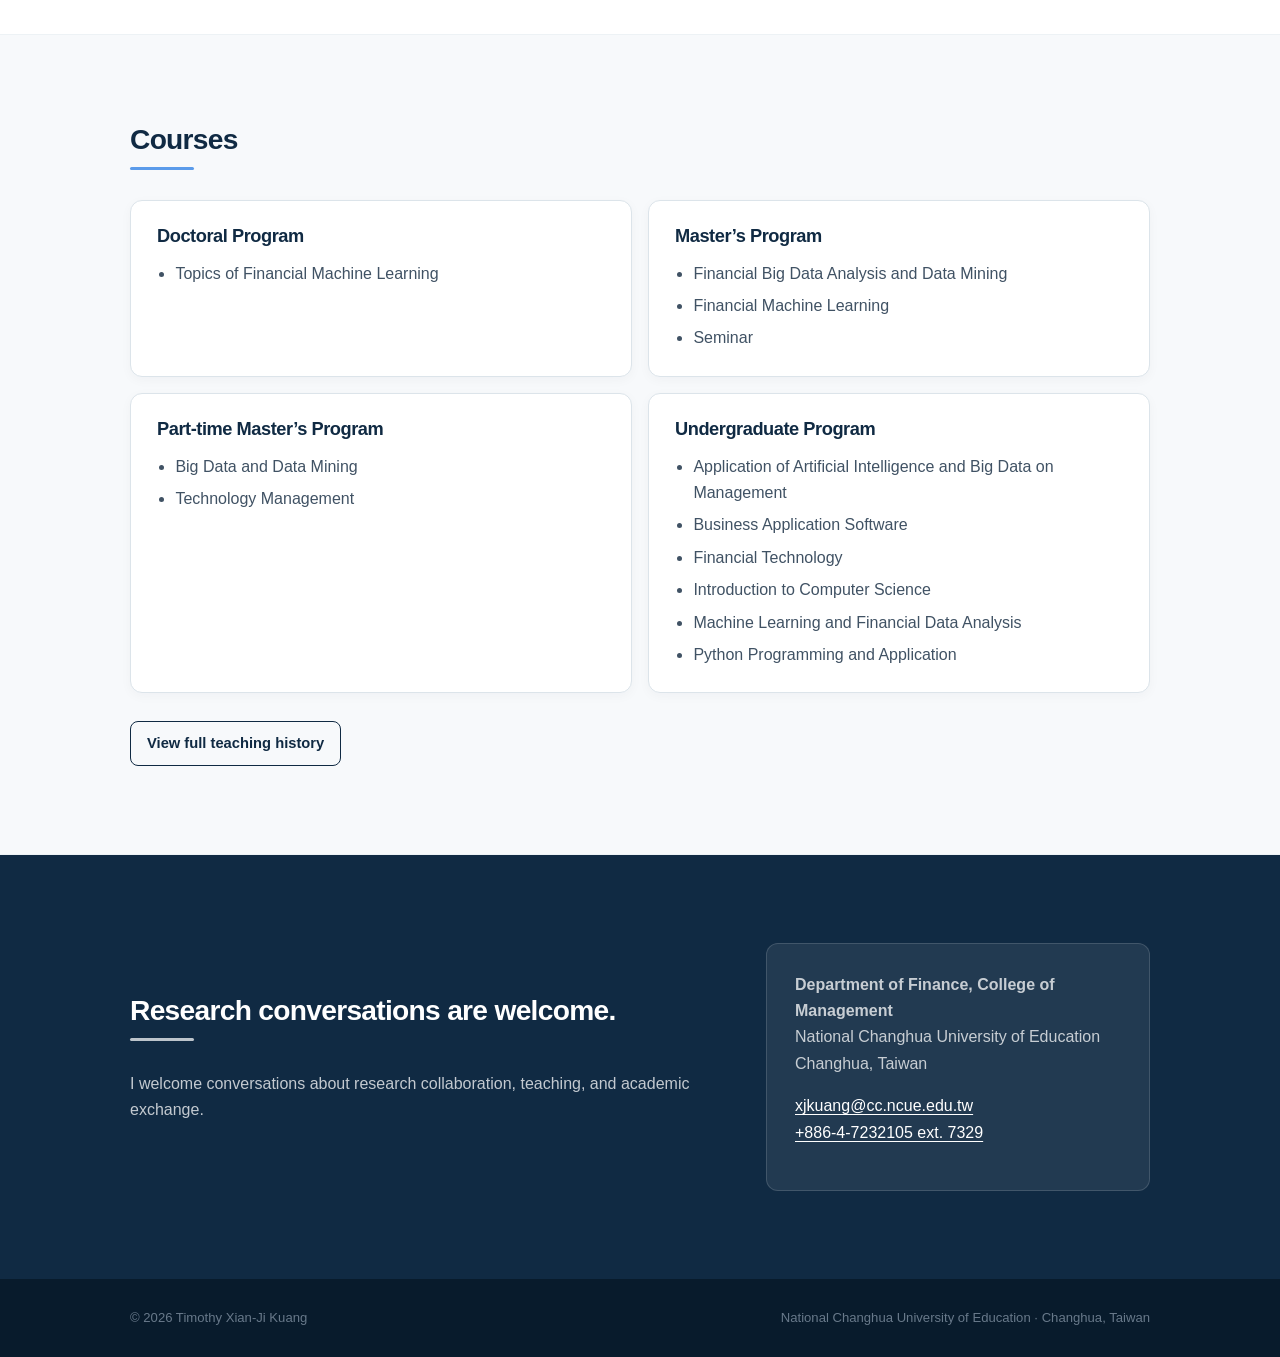
==== commit f3ff3cc3: "Add VIX futures and options working paper abstracts to website and CV" ====
--- a/index.html
+++ b/index.html
@@ -152,6 +152,36 @@
   <div class="abstract" id="abstract-good-bad-jump-risk" hidden>
     <p><strong>Abstract.</strong> In an affine GARCH setting, we extend an asymmetric double exponential jump-diffusion framework by modeling good and bad jump innovations with distinct exponential distributions and derive a closed-form option pricing solution. Including jump components considerably improves estimation, with the bad jump component dominating. Empirically, we extract good and bad variance risk premiums, both priced risk factors in cross-sectional tests. Time-series evidence reveals that the bad jump variance risk premium is particularly influential in forecasting returns. These findings highlight the critical interplay between expected returns, volatility, and asymmetric jump components in asset pricing.</p>
   </div>
+</article>
+<article class="paper-card working-paper">
+  <p class="paper-kicker">Submitted to Journal of Empirical Finance</p>
+  <h3>What Do VIX Indices and Futures Reveal about Variance Persistence and Jump Risk?</h3>
+  <p class="authors">Austin Liu, Yi-Jung Chen, and <strong>Xian-Ji Kuang</strong></p>
+  
+  <div class="card-footer">
+    <div class="tags"></div>
+    <button class="abstract-toggle" type="button" aria-expanded="false" aria-controls="abstract-vix-indices-futures">
+      Read abstract <span aria-hidden="true">+</span>
+    </button>
+  </div>
+  <div class="abstract" id="abstract-vix-indices-futures" hidden>
+    <p><strong>Abstract.</strong> VIX futures let investors hedge and trade equity volatility. We ask what the VIX indices and VIX futures reveal about variance risk: its persistence, its jumps and its price. We answer in affine GARCH models with jumps, estimated from VIX futures of 2009 to 2017 with states read from the VIX indices. In the two-state jump model the term structure of the VIX indices identifies how long variance shocks are priced to last. Fitted to these futures, the model has a slow state and a fast one with a half-life of about seven weeks. A benchmark with two slower components fits futures about as well in sample, so the fast state rests on the indices more than on futures. Out of sample the second state lowers pricing errors through 2024, although after 2017 forward volatility less a constant prices the contracts within the horizons of the indices at least as well as the models. The indices and futures identify neither the direction of the jumps nor their size against their frequency, and no derivative on the index or the VIX fixes how the price of a jump divides. Given the indices, daily returns are left-skewed and, read as downward jumps, the jumps are small and frequent and carry a positive price, yet returns alone do not establish jumps. For users of VIX futures, the term structure tells how long a shock is priced to last; what it is made of must come from other data.</p>
+  </div>
+</article>
+<article class="paper-card working-paper">
+  <p class="paper-kicker">Working paper</p>
+  <h3>The Price of Crisis Insurance: Variance Jumps and VIX Options</h3>
+  <p class="authors">Austin Liu, Yi-Jung Chen, and <strong>Xian-Ji Kuang</strong></p>
+  
+  <div class="card-footer">
+    <div class="tags"><span class="tag">Corresponding author</span></div>
+    <button class="abstract-toggle" type="button" aria-expanded="false" aria-controls="abstract-vix-crisis-insurance">
+      Read abstract <span aria-hidden="true">+</span>
+    </button>
+  </div>
+  <div class="abstract" id="abstract-vix-crisis-insurance" hidden>
+    <p><strong>Abstract.</strong> VIX calls insure against stock market crises. We ask what their buyers pay, when the insurance is dear, and which risk they pay for. We answer the first two without a model, from prices and the VIX’s history since 1990. Under this history, one-month calls struck 20% above the futures price are expected to lose about half to two thirds of their price, a statistically significant loss. The insurance is dear at every level of the VIX: call quotes imply a probability of a further spike about two to three times its historical frequency. For the third, we build an affine GARCH model with self-exciting variance jumps that fits the VIX smile and whose expected returns do not differ significantly from the realized returns of VIX futures and options in 2009–2019. In the model, variance jumps account for 57% to 74% of the expected loss on such calls in those years, so buyers pay mainly for the risk of jumps in variance. The model also implies that a buyer who goes further out of the money pays more of the call’s price for this risk and gets less of it back in expected payoff.</p>
+  </div>
 </article></div>
     </div>
   </section>
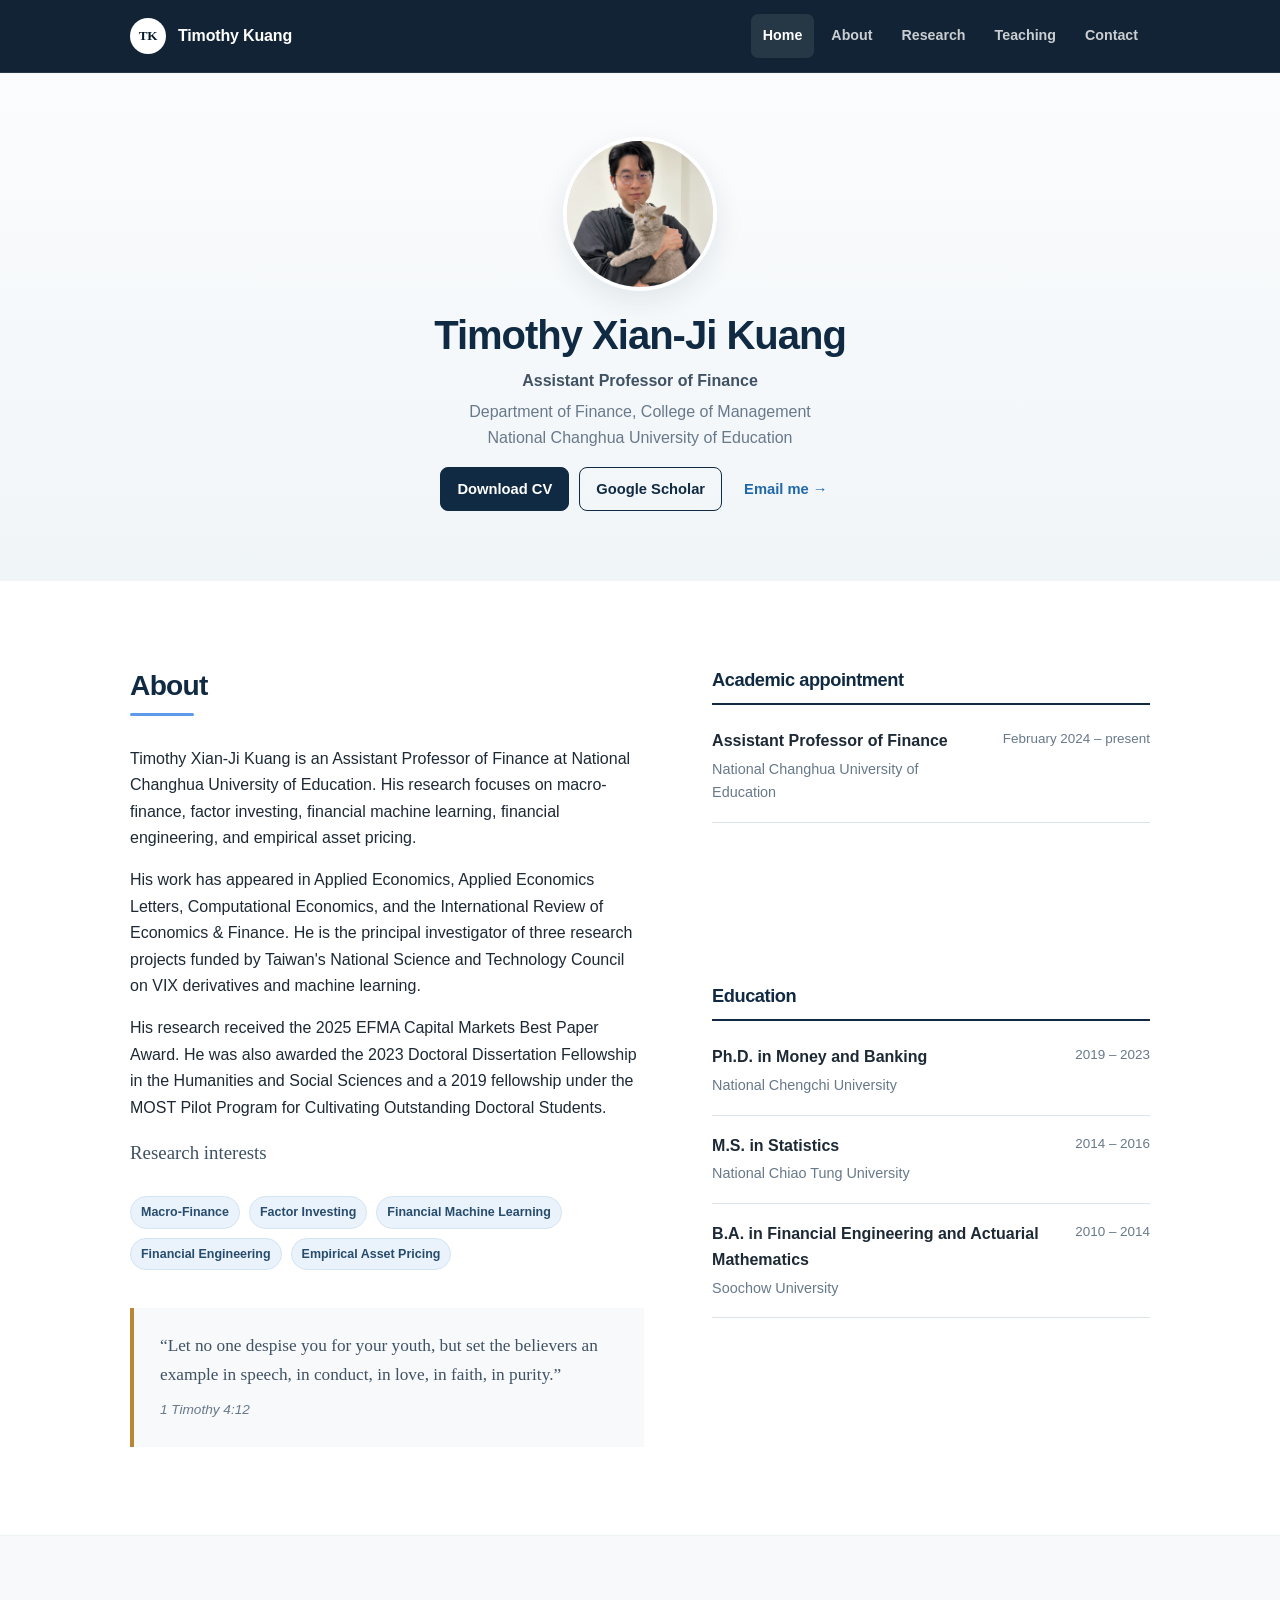
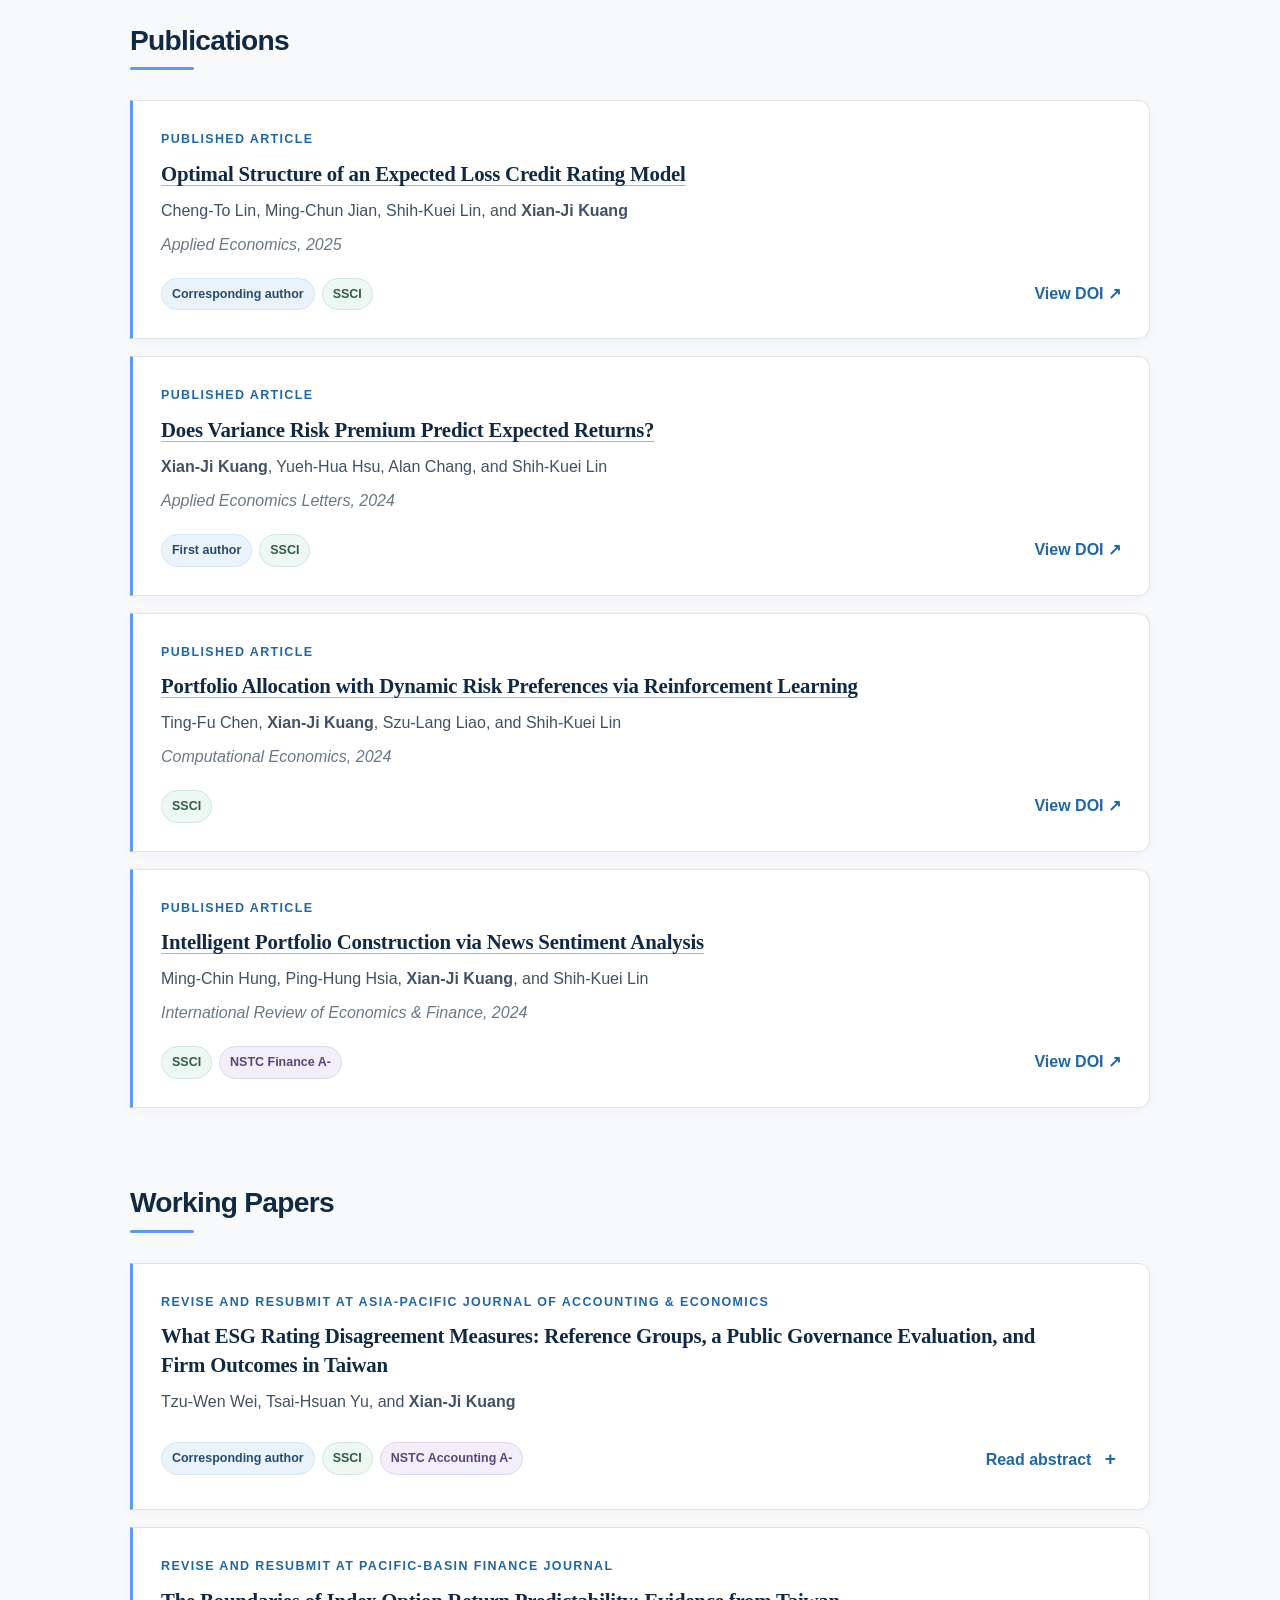
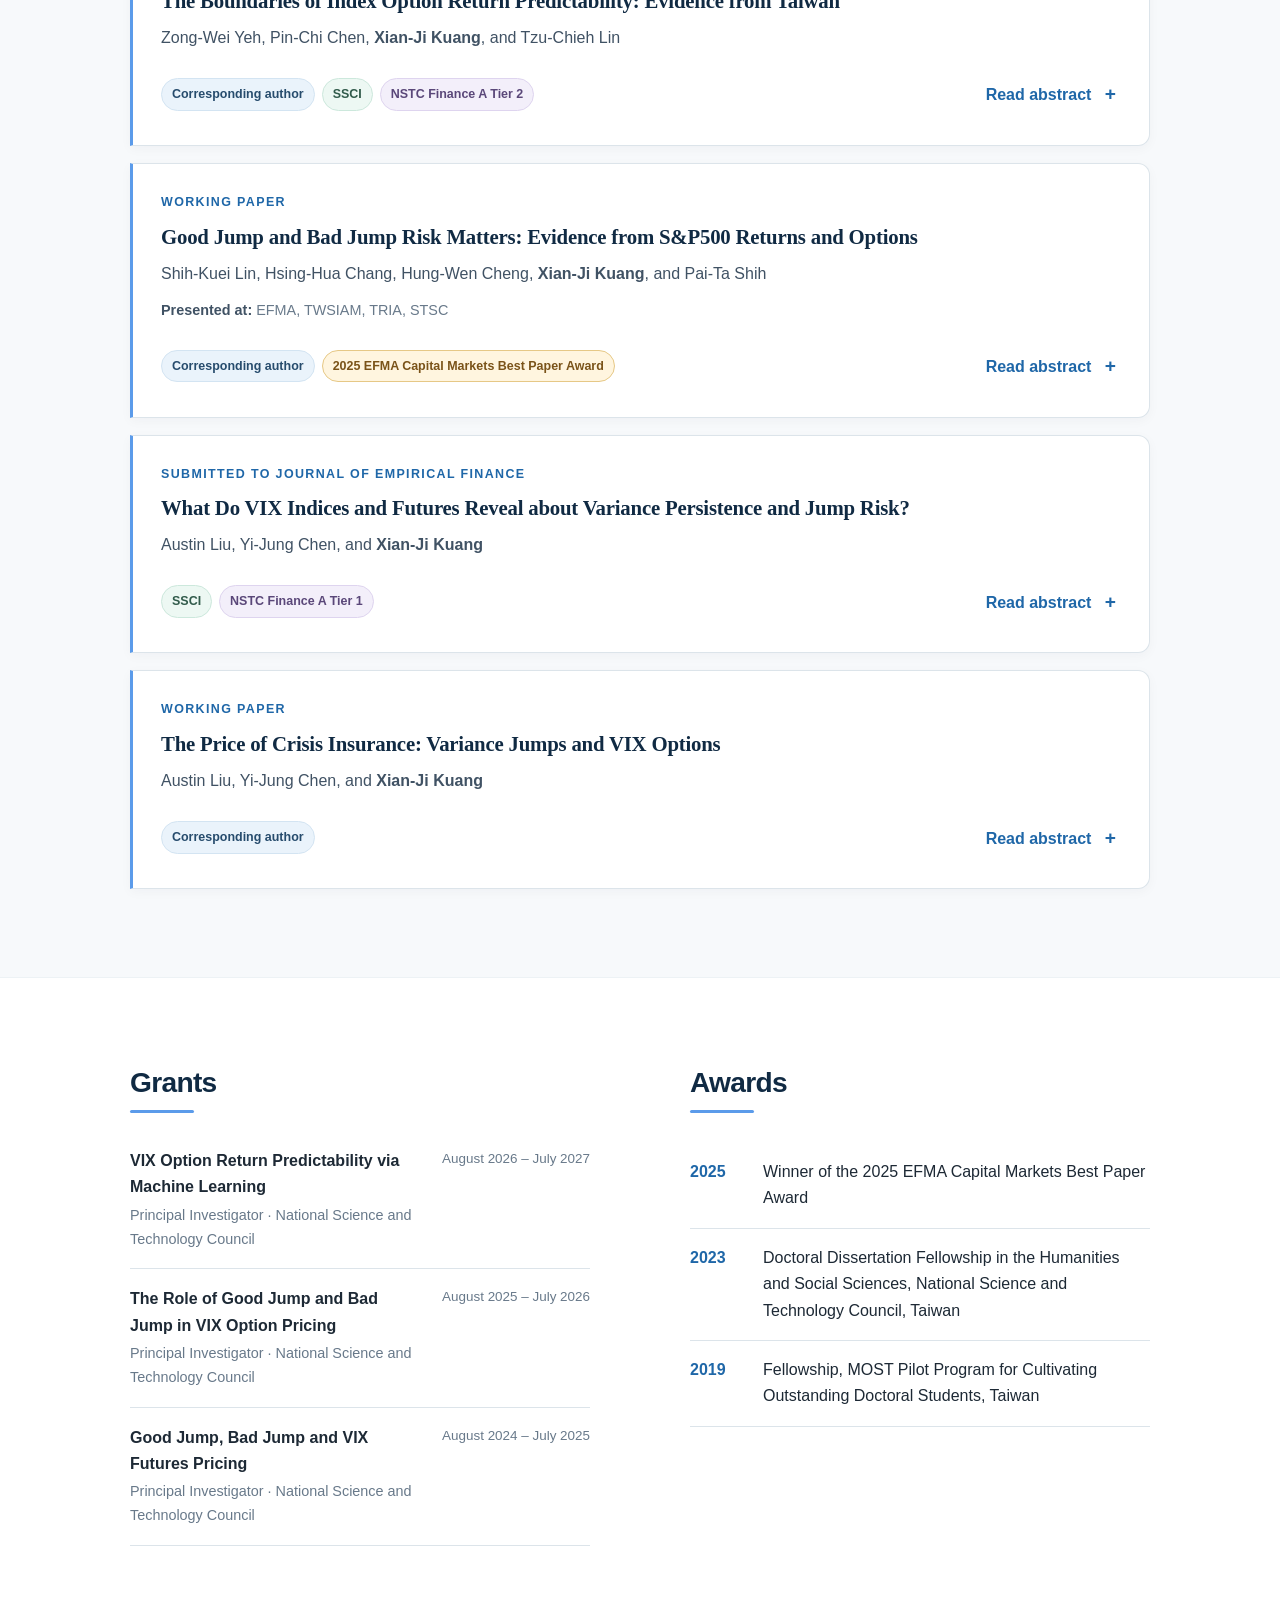
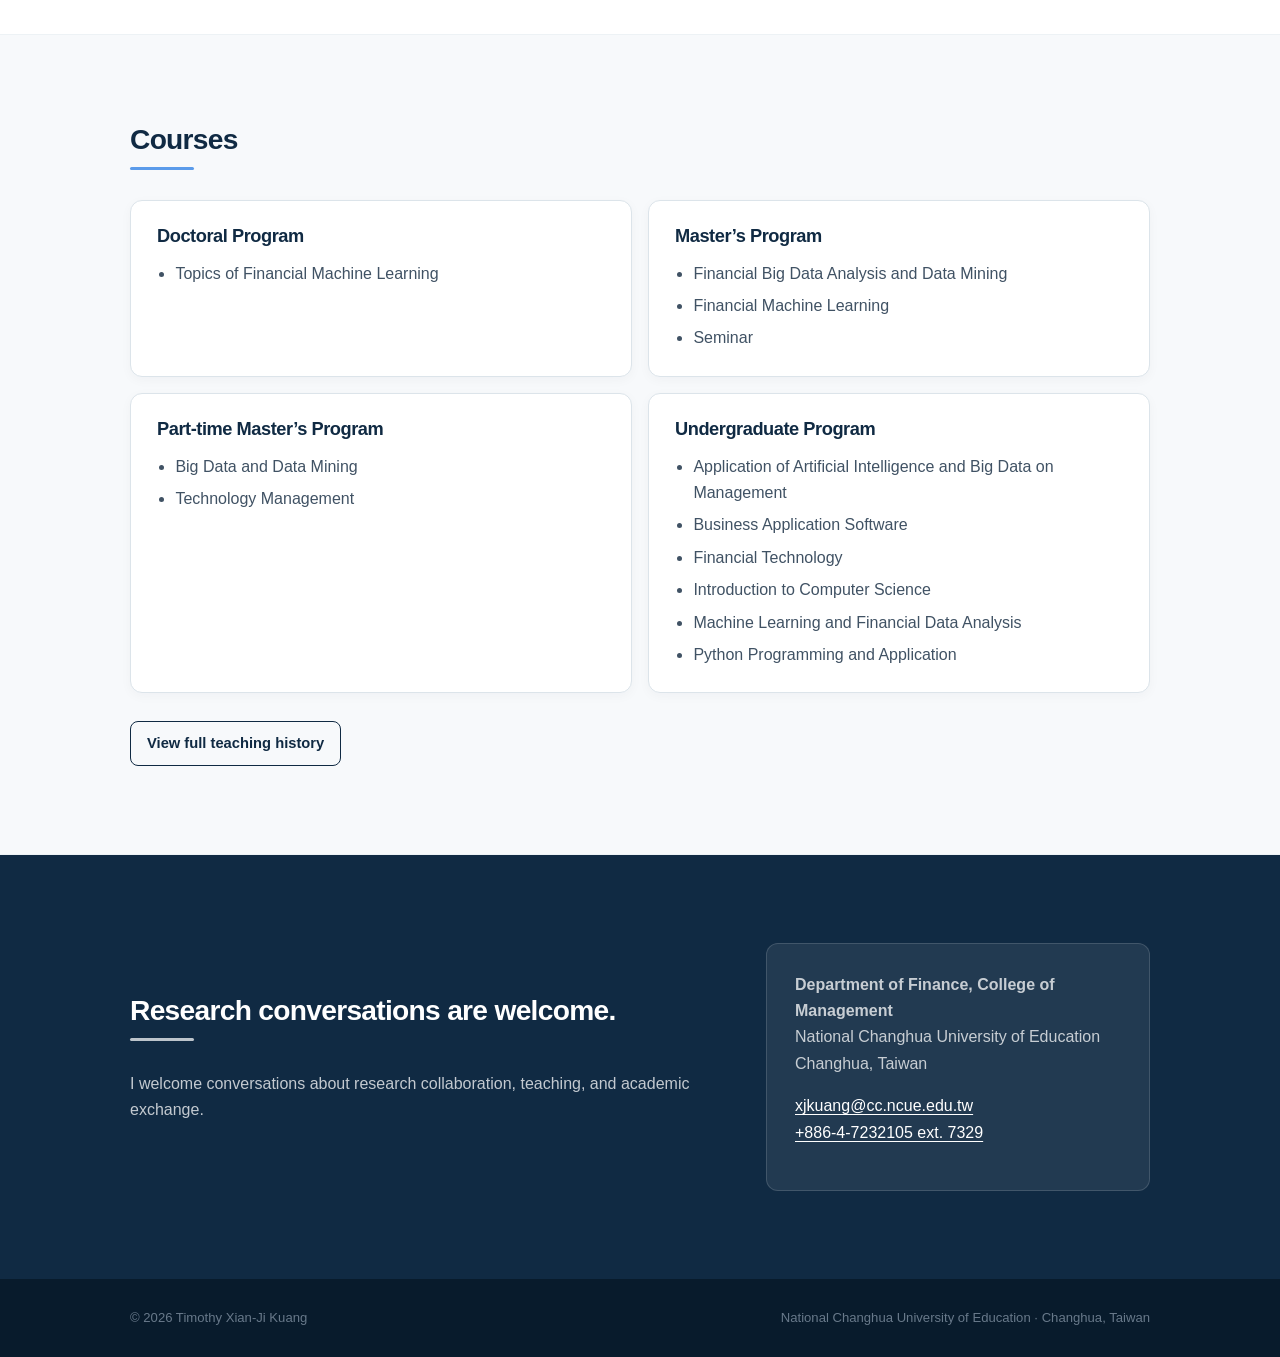
==== commit 5d2a742f: "Label Journal of Empirical Finance indexing and NSTC finance tier" ====
--- a/index.html
+++ b/index.html
@@ -159,7 +159,7 @@
   <p class="authors">Austin Liu, Yi-Jung Chen, and <strong>Xian-Ji Kuang</strong></p>
   
   <div class="card-footer">
-    <div class="tags"></div>
+    <div class="tags"><span class="tag index-tag">SSCI</span><span class="tag rank-tag">NSTC Finance A Tier 1</span></div>
     <button class="abstract-toggle" type="button" aria-expanded="false" aria-controls="abstract-vix-indices-futures">
       Read abstract <span aria-hidden="true">+</span>
     </button>
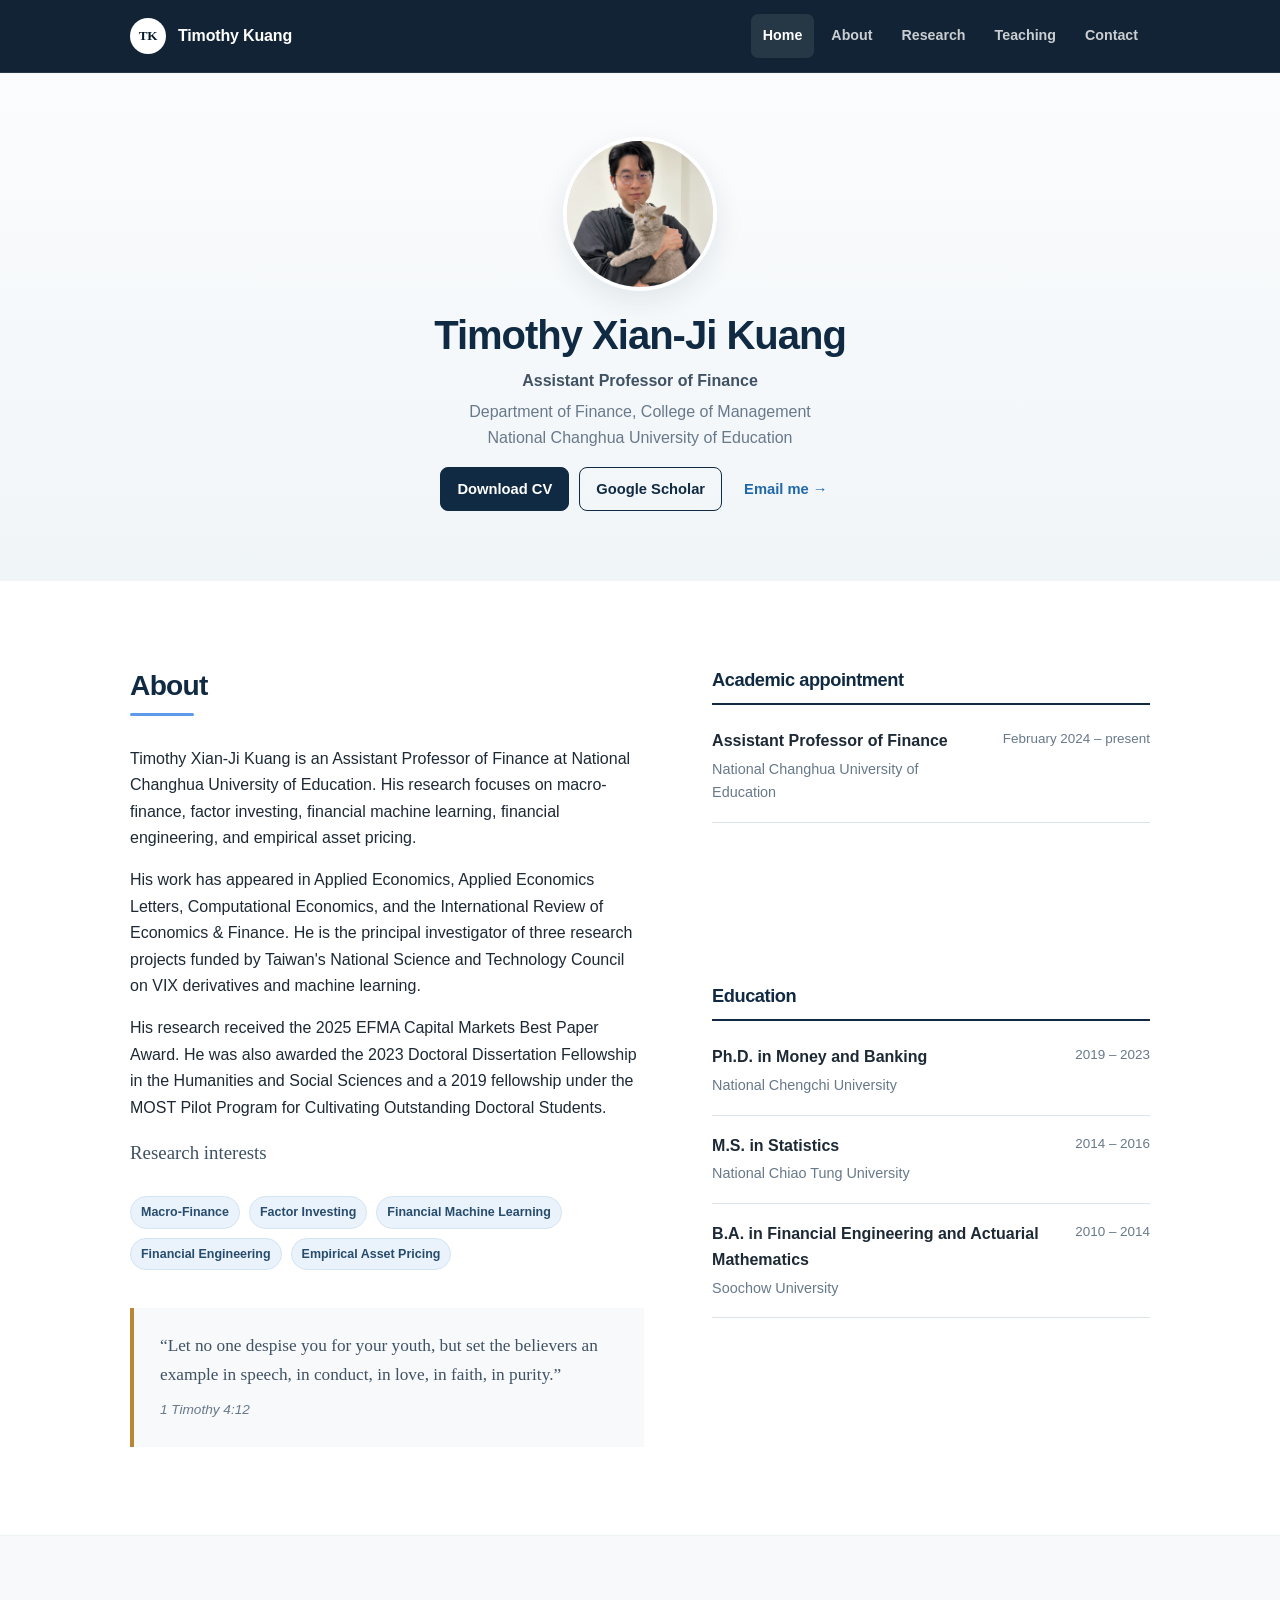
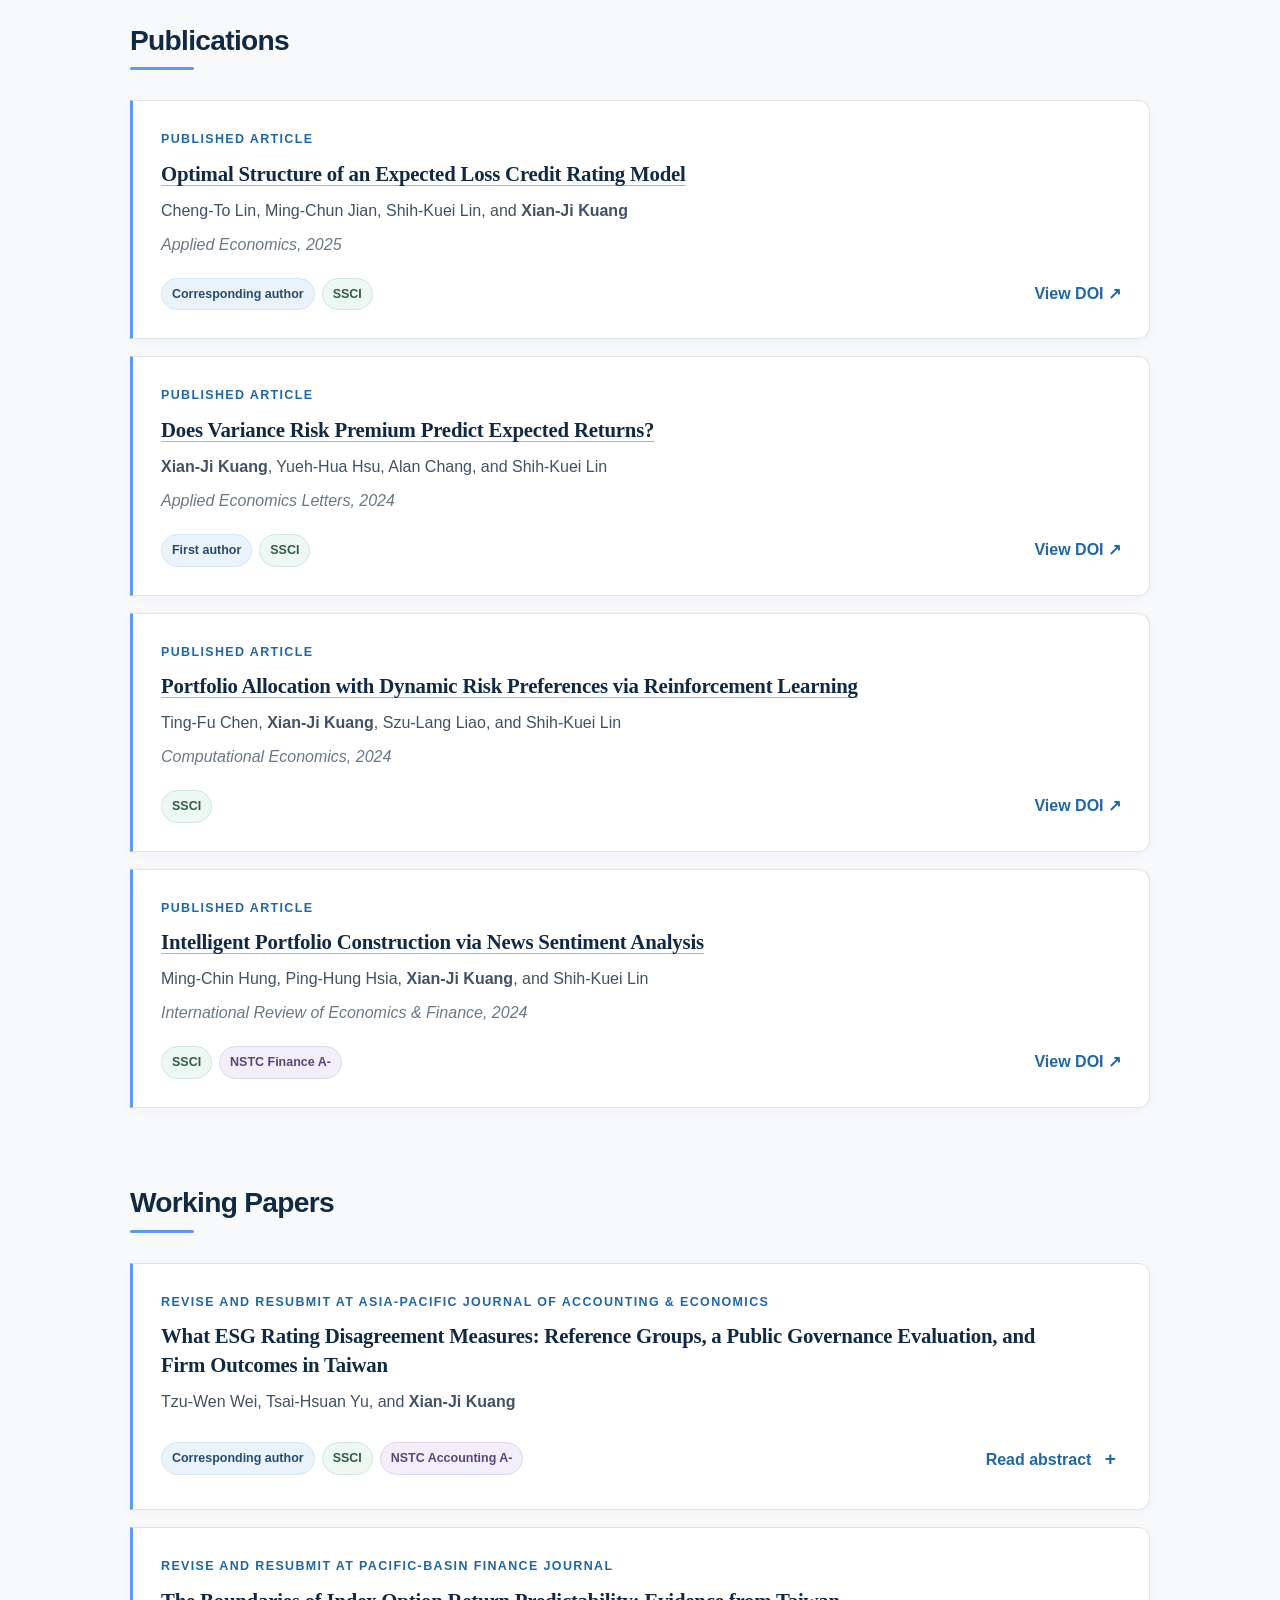
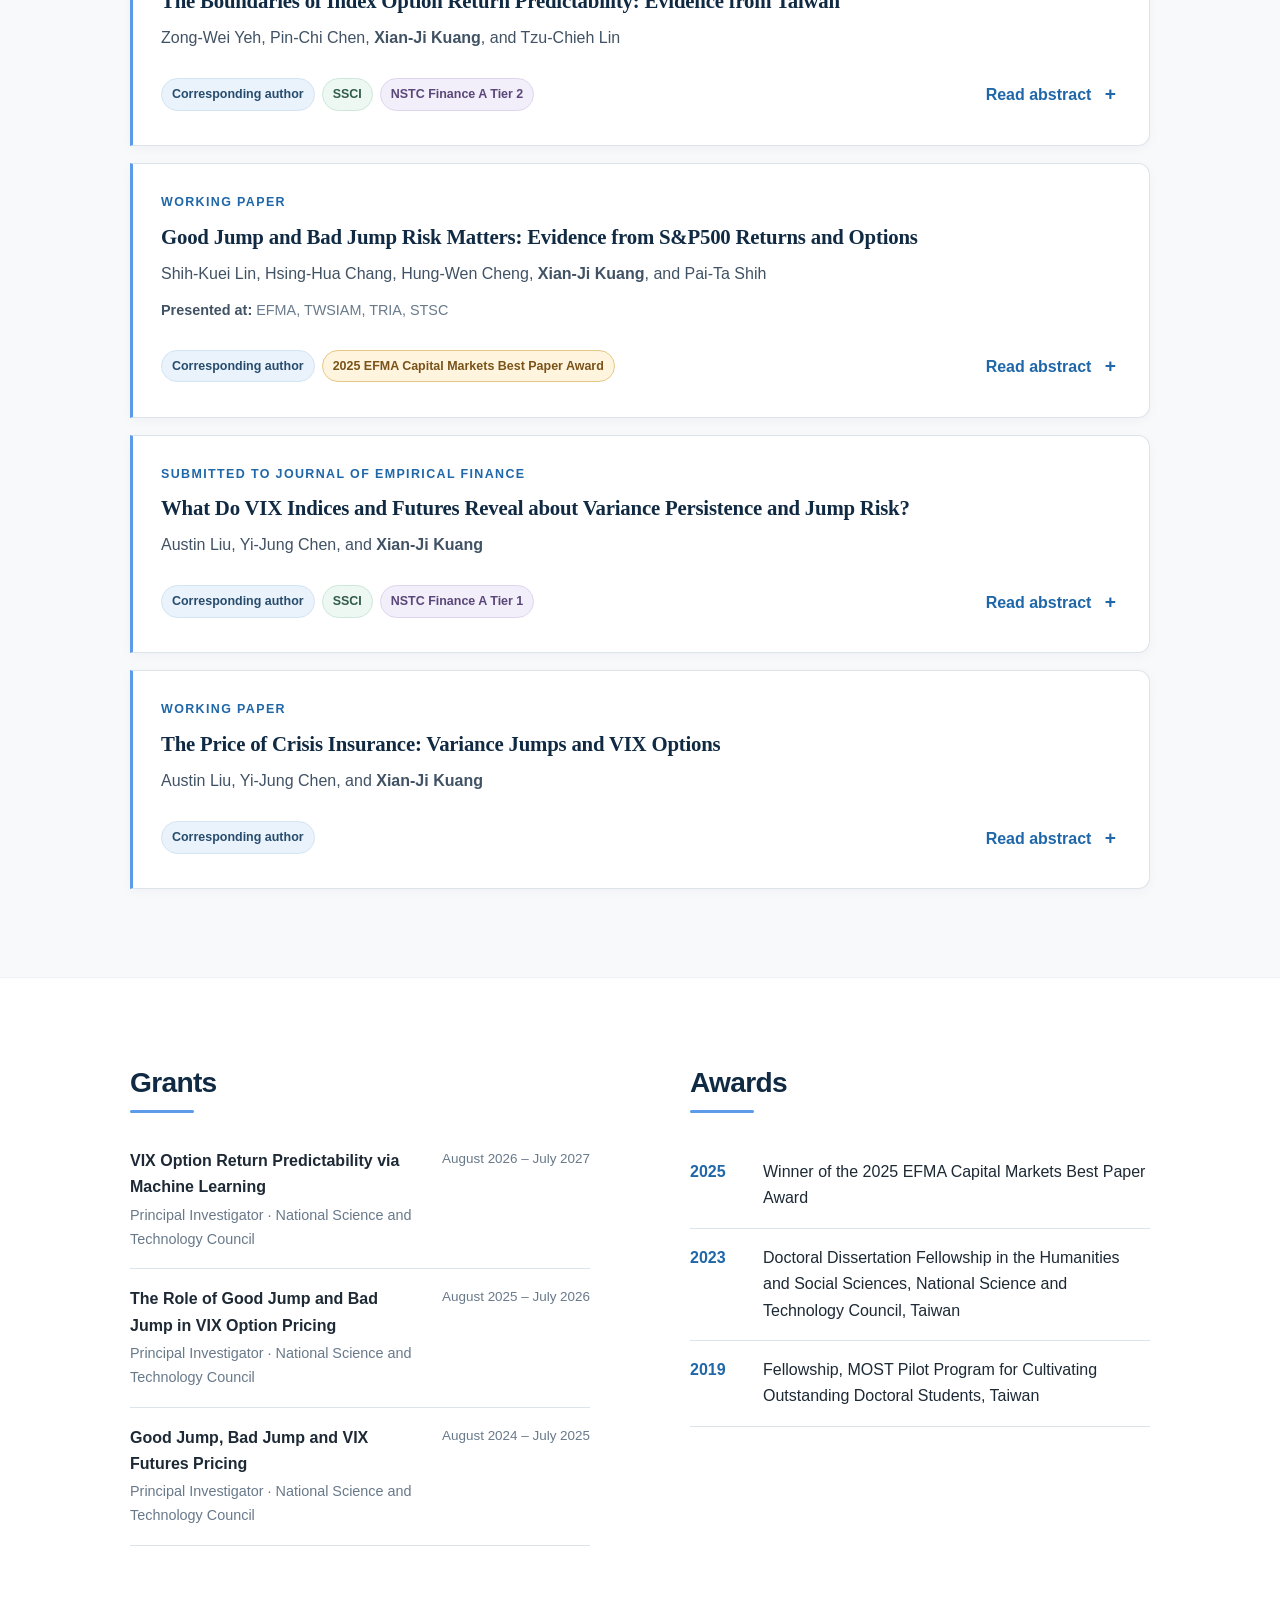
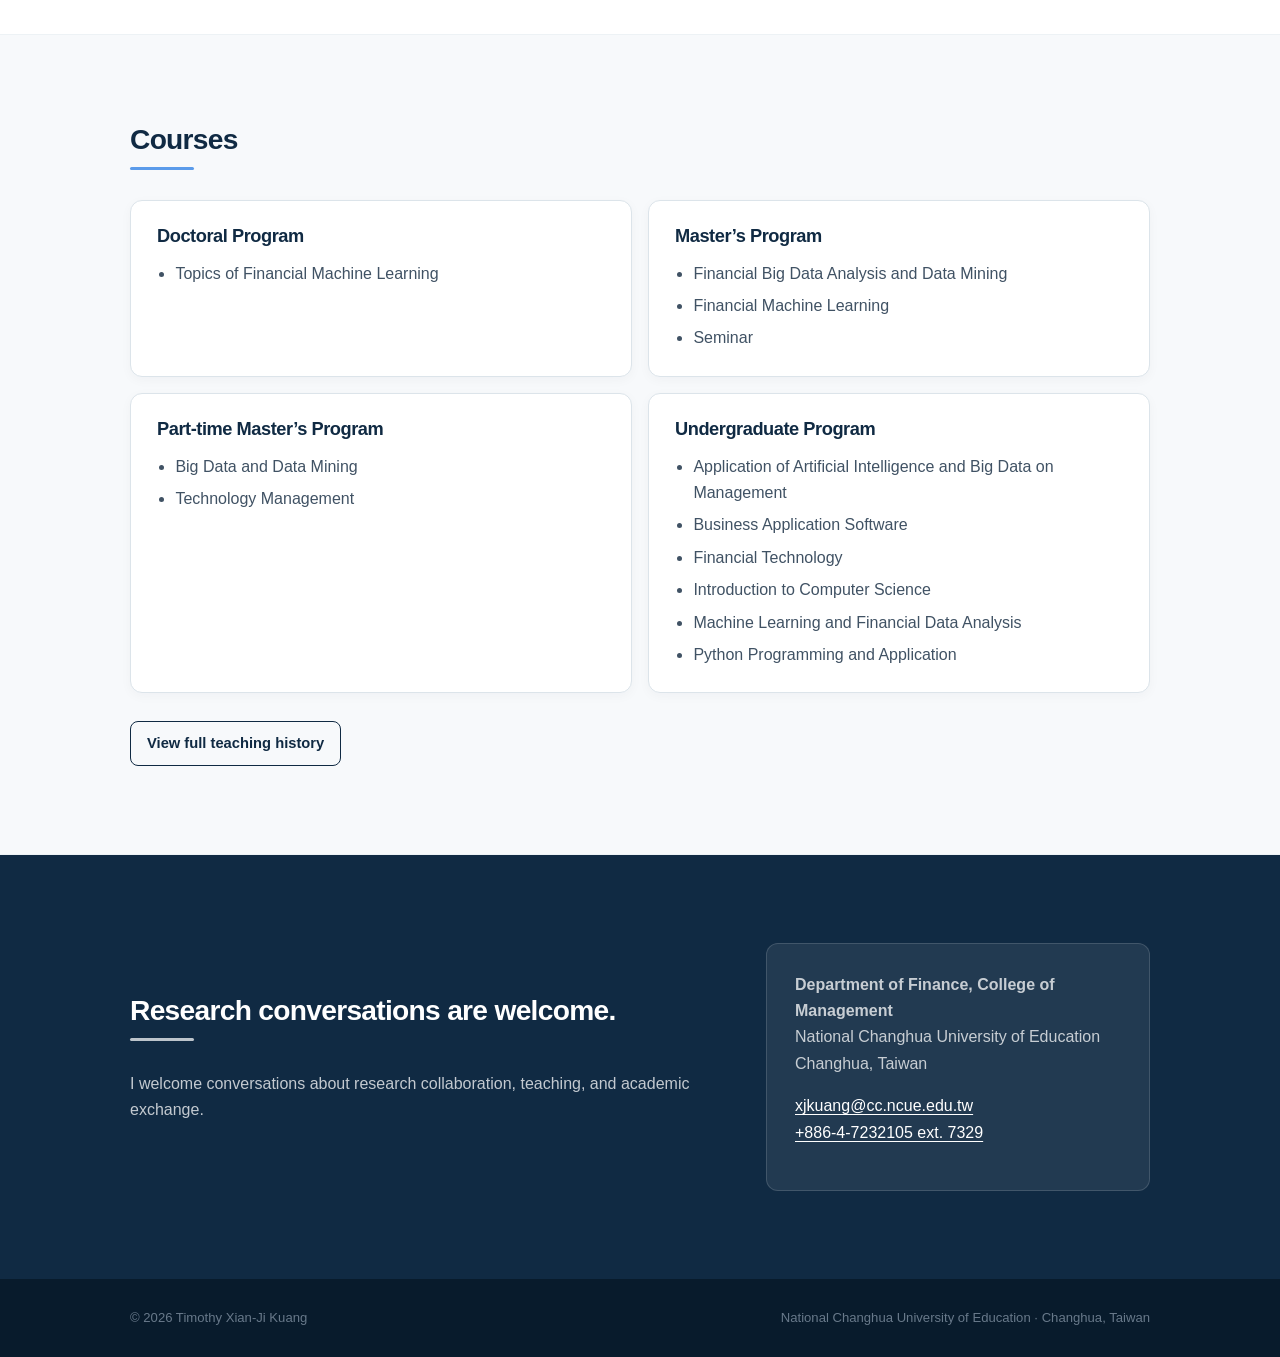
==== commit 16f60741: "Mark corresponding authorship for the VIX futures paper on website and CV" ====
--- a/index.html
+++ b/index.html
@@ -159,7 +159,7 @@
   <p class="authors">Austin Liu, Yi-Jung Chen, and <strong>Xian-Ji Kuang</strong></p>
   
   <div class="card-footer">
-    <div class="tags"><span class="tag index-tag">SSCI</span><span class="tag rank-tag">NSTC Finance A Tier 1</span></div>
+    <div class="tags"><span class="tag">Corresponding author</span><span class="tag index-tag">SSCI</span><span class="tag rank-tag">NSTC Finance A Tier 1</span></div>
     <button class="abstract-toggle" type="button" aria-expanded="false" aria-controls="abstract-vix-indices-futures">
       Read abstract <span aria-hidden="true">+</span>
     </button>
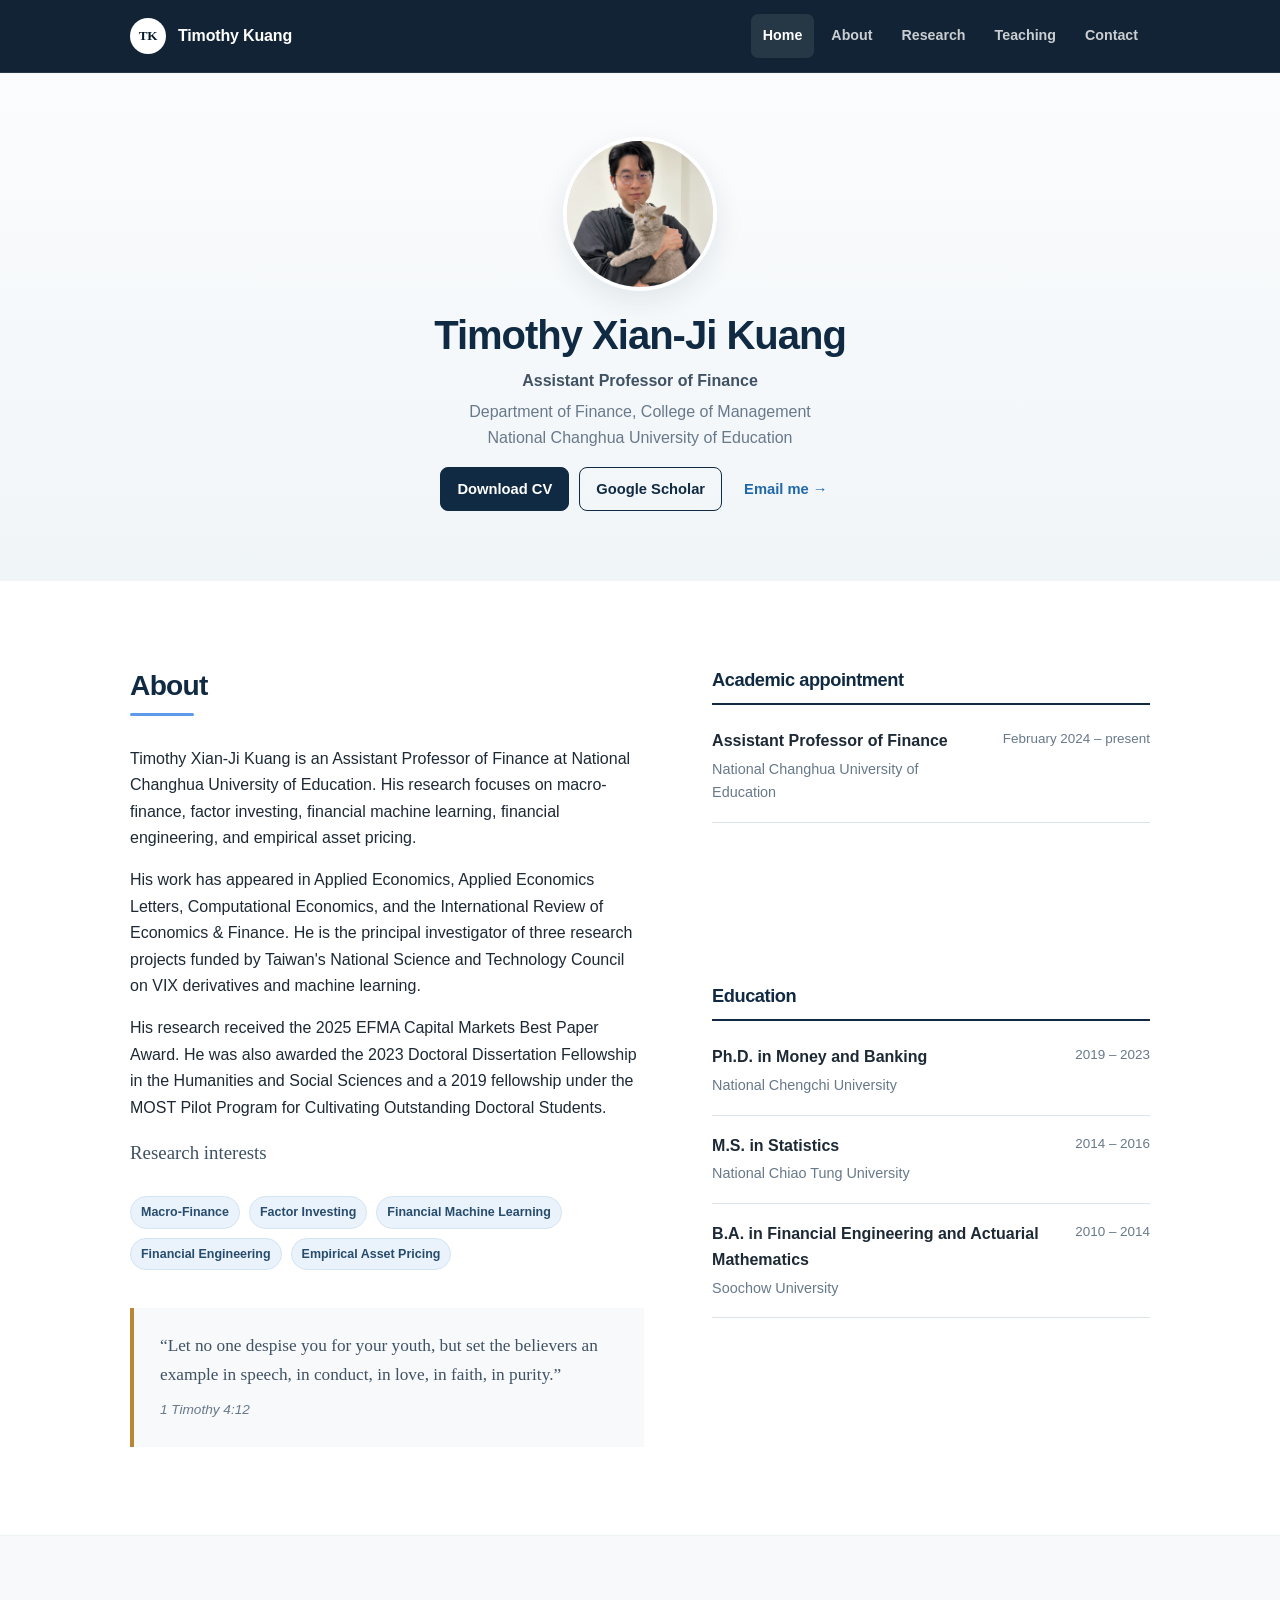
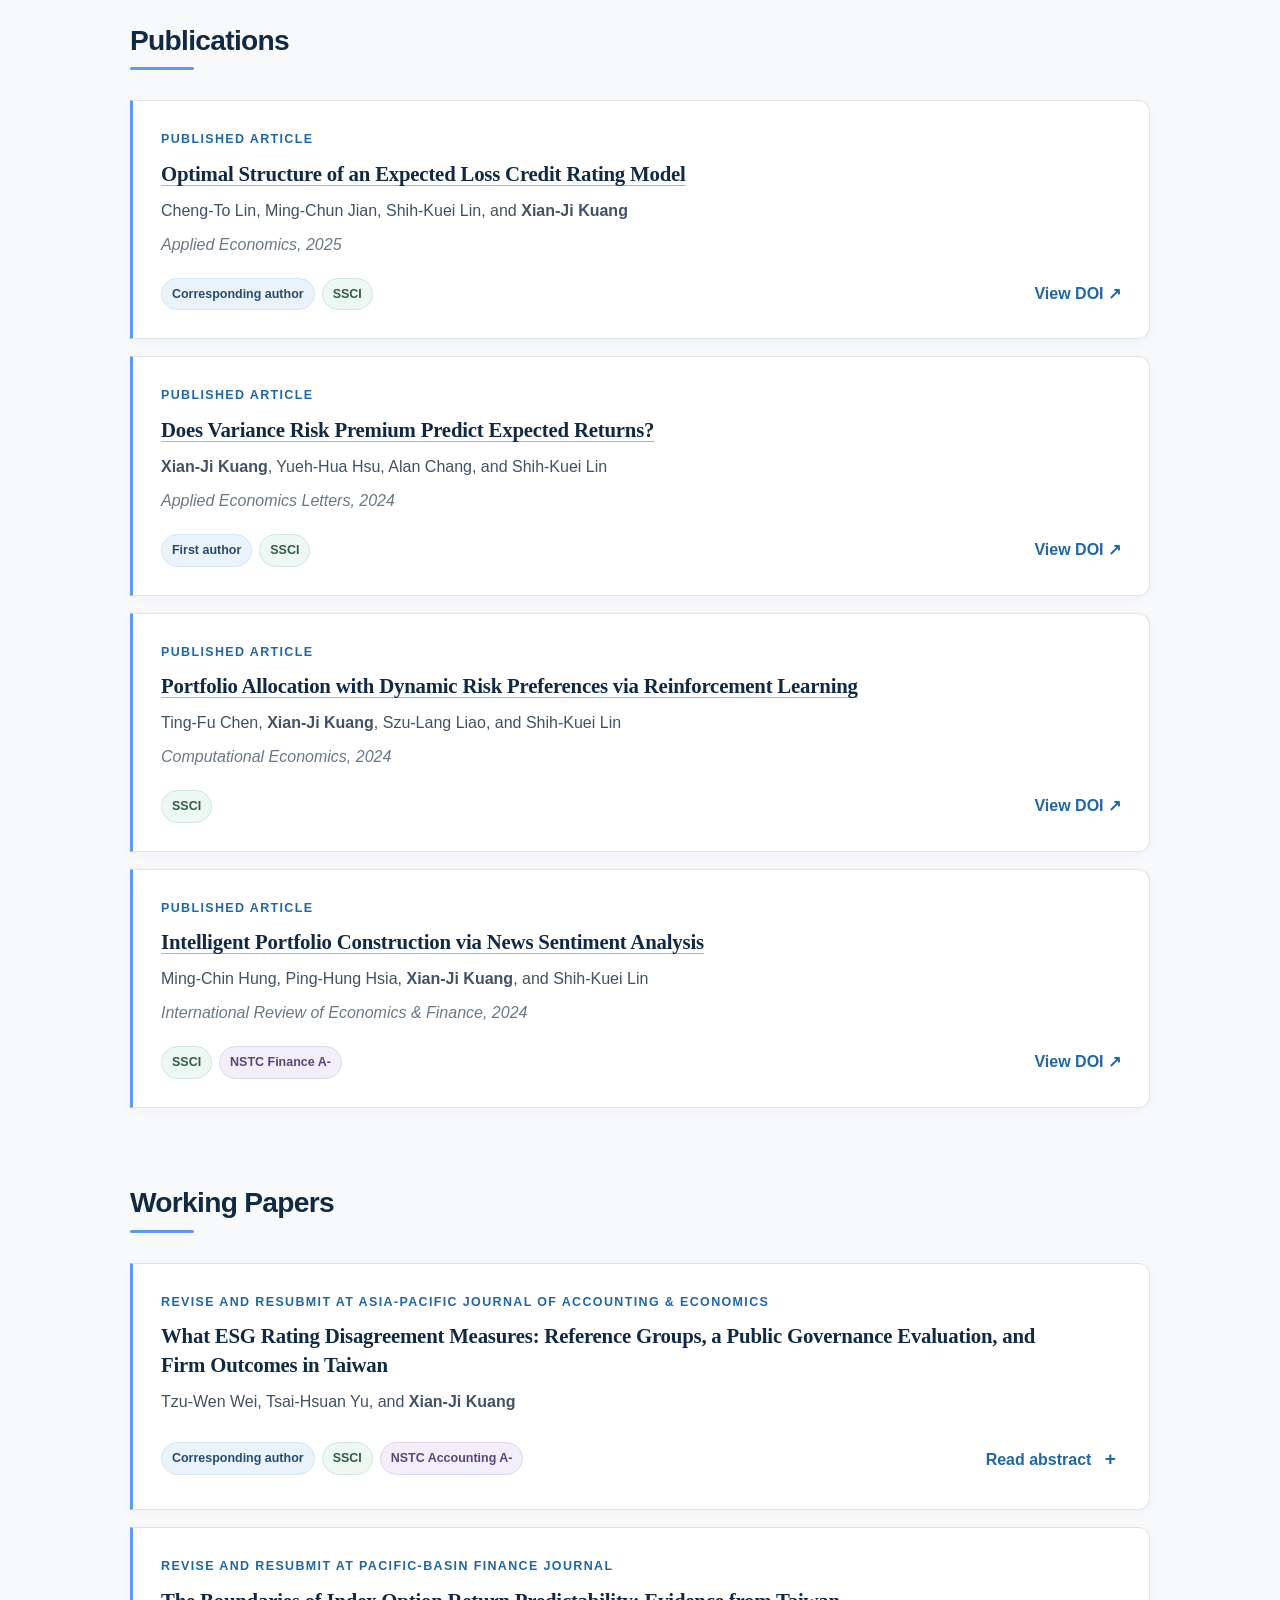
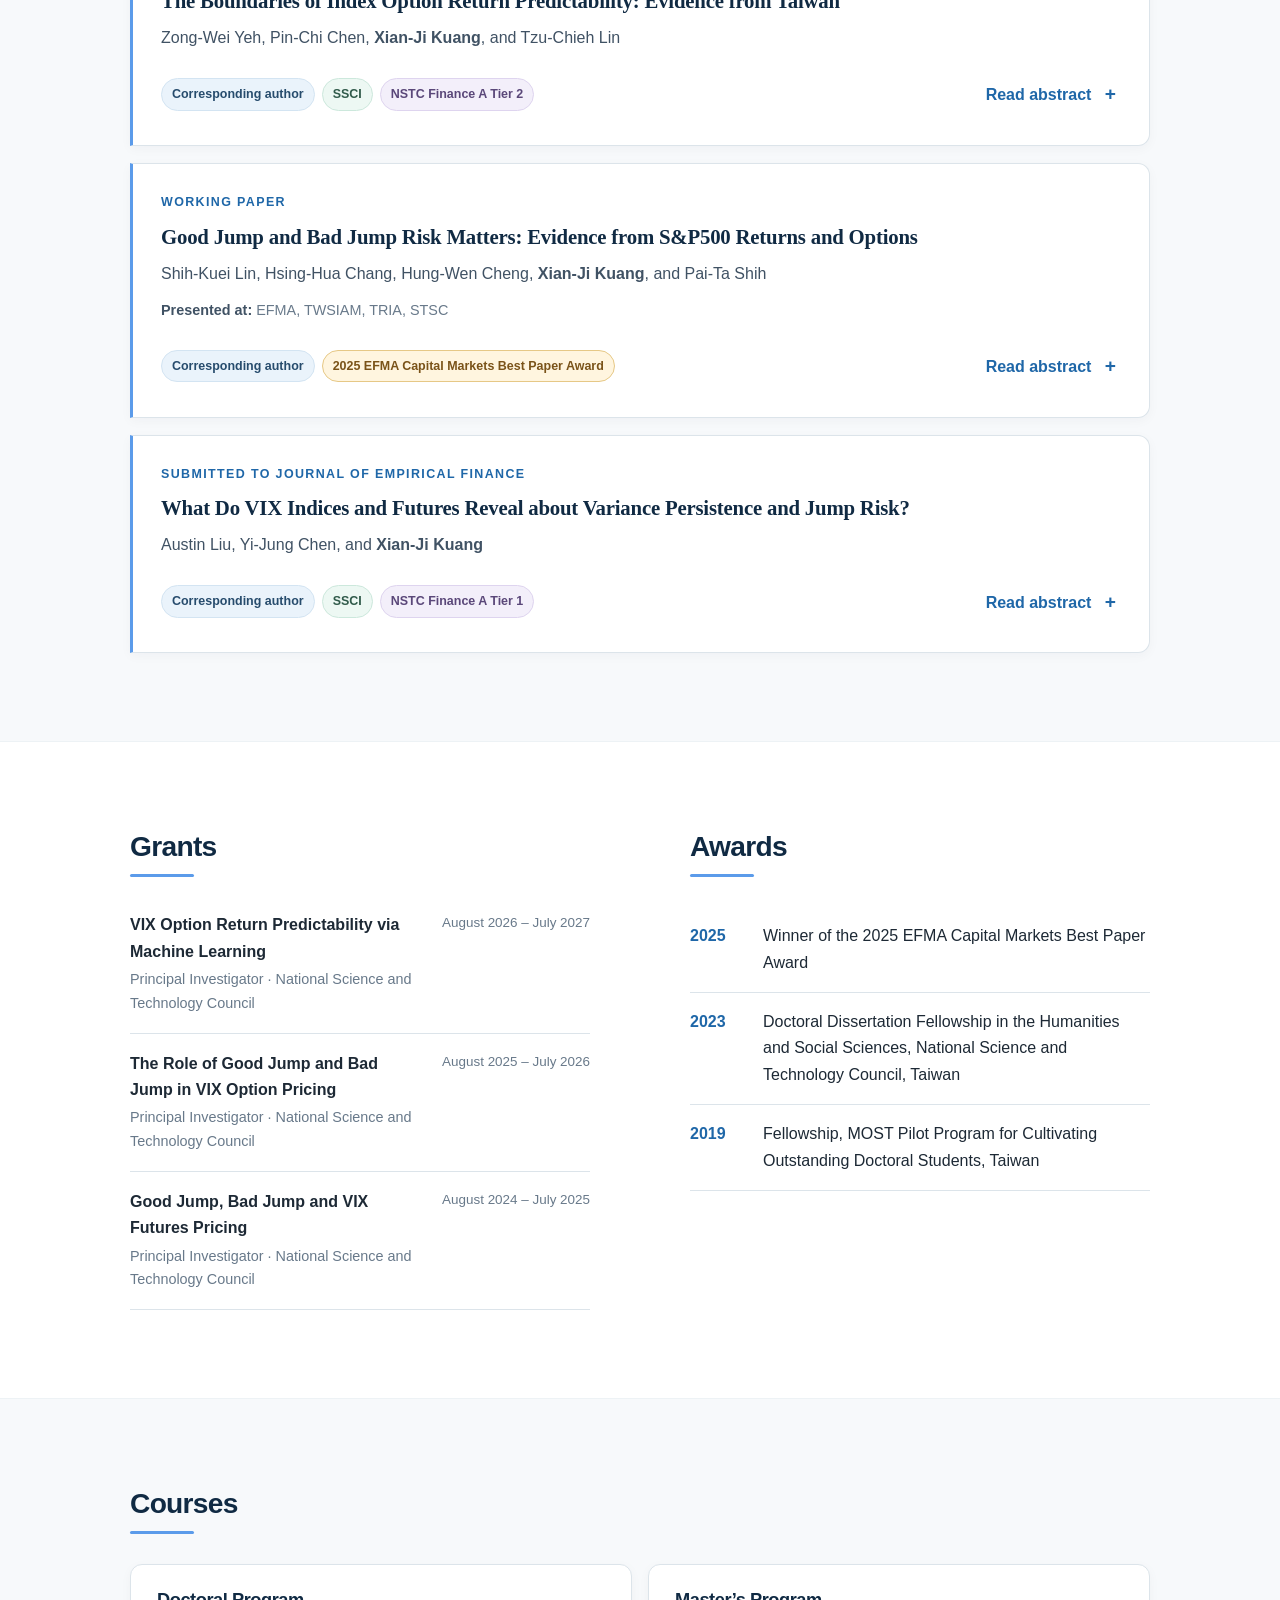
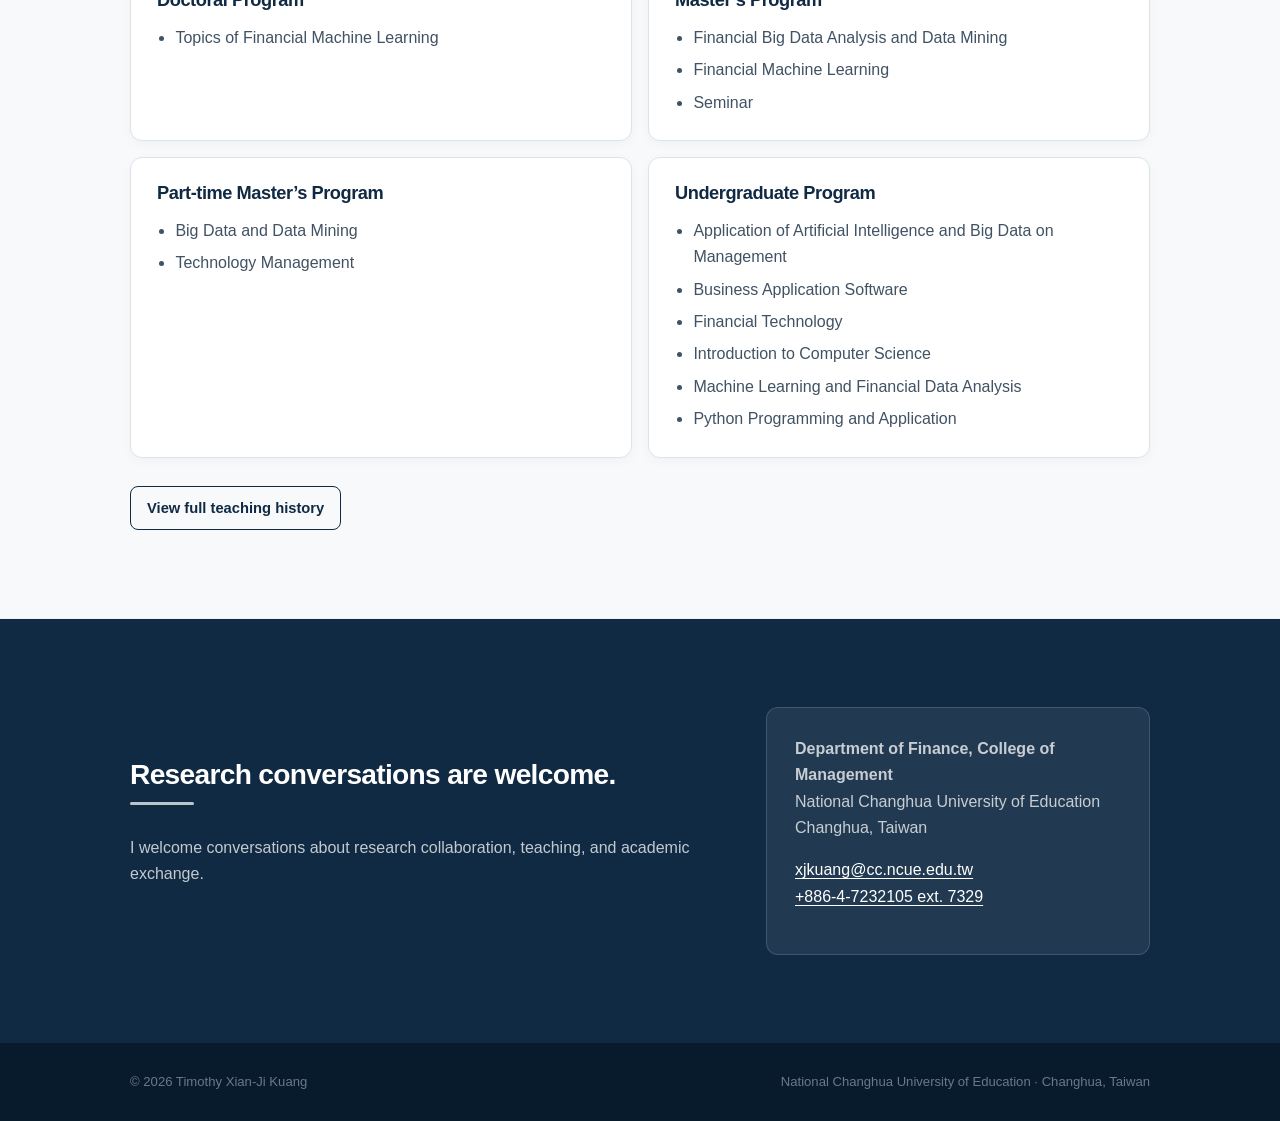
==== commit 28cfb20a: "Unlist the VIX options working paper from website and CV" ====
--- a/index.html
+++ b/index.html
@@ -167,21 +167,6 @@
   <div class="abstract" id="abstract-vix-indices-futures" hidden>
     <p><strong>Abstract.</strong> VIX futures let investors hedge and trade equity volatility. We ask what the VIX indices and VIX futures reveal about variance risk: its persistence, its jumps and its price. We answer in affine GARCH models with jumps, estimated from VIX futures of 2009 to 2017 with states read from the VIX indices. In the two-state jump model the term structure of the VIX indices identifies how long variance shocks are priced to last. Fitted to these futures, the model has a slow state and a fast one with a half-life of about seven weeks. A benchmark with two slower components fits futures about as well in sample, so the fast state rests on the indices more than on futures. Out of sample the second state lowers pricing errors through 2024, although after 2017 forward volatility less a constant prices the contracts within the horizons of the indices at least as well as the models. The indices and futures identify neither the direction of the jumps nor their size against their frequency, and no derivative on the index or the VIX fixes how the price of a jump divides. Given the indices, daily returns are left-skewed and, read as downward jumps, the jumps are small and frequent and carry a positive price, yet returns alone do not establish jumps. For users of VIX futures, the term structure tells how long a shock is priced to last; what it is made of must come from other data.</p>
   </div>
-</article>
-<article class="paper-card working-paper">
-  <p class="paper-kicker">Working paper</p>
-  <h3>The Price of Crisis Insurance: Variance Jumps and VIX Options</h3>
-  <p class="authors">Austin Liu, Yi-Jung Chen, and <strong>Xian-Ji Kuang</strong></p>
-  
-  <div class="card-footer">
-    <div class="tags"><span class="tag">Corresponding author</span></div>
-    <button class="abstract-toggle" type="button" aria-expanded="false" aria-controls="abstract-vix-crisis-insurance">
-      Read abstract <span aria-hidden="true">+</span>
-    </button>
-  </div>
-  <div class="abstract" id="abstract-vix-crisis-insurance" hidden>
-    <p><strong>Abstract.</strong> VIX calls insure against stock market crises. We ask what their buyers pay, when the insurance is dear, and which risk they pay for. We answer the first two without a model, from prices and the VIX’s history since 1990. Under this history, one-month calls struck 20% above the futures price are expected to lose about half to two thirds of their price, a statistically significant loss. The insurance is dear at every level of the VIX: call quotes imply a probability of a further spike about two to three times its historical frequency. For the third, we build an affine GARCH model with self-exciting variance jumps that fits the VIX smile and whose expected returns do not differ significantly from the realized returns of VIX futures and options in 2009–2019. In the model, variance jumps account for 57% to 74% of the expected loss on such calls in those years, so buyers pay mainly for the risk of jumps in variance. The model also implies that a buyer who goes further out of the money pays more of the call’s price for this risk and gets less of it back in expected payoff.</p>
-  </div>
 </article></div>
     </div>
   </section>
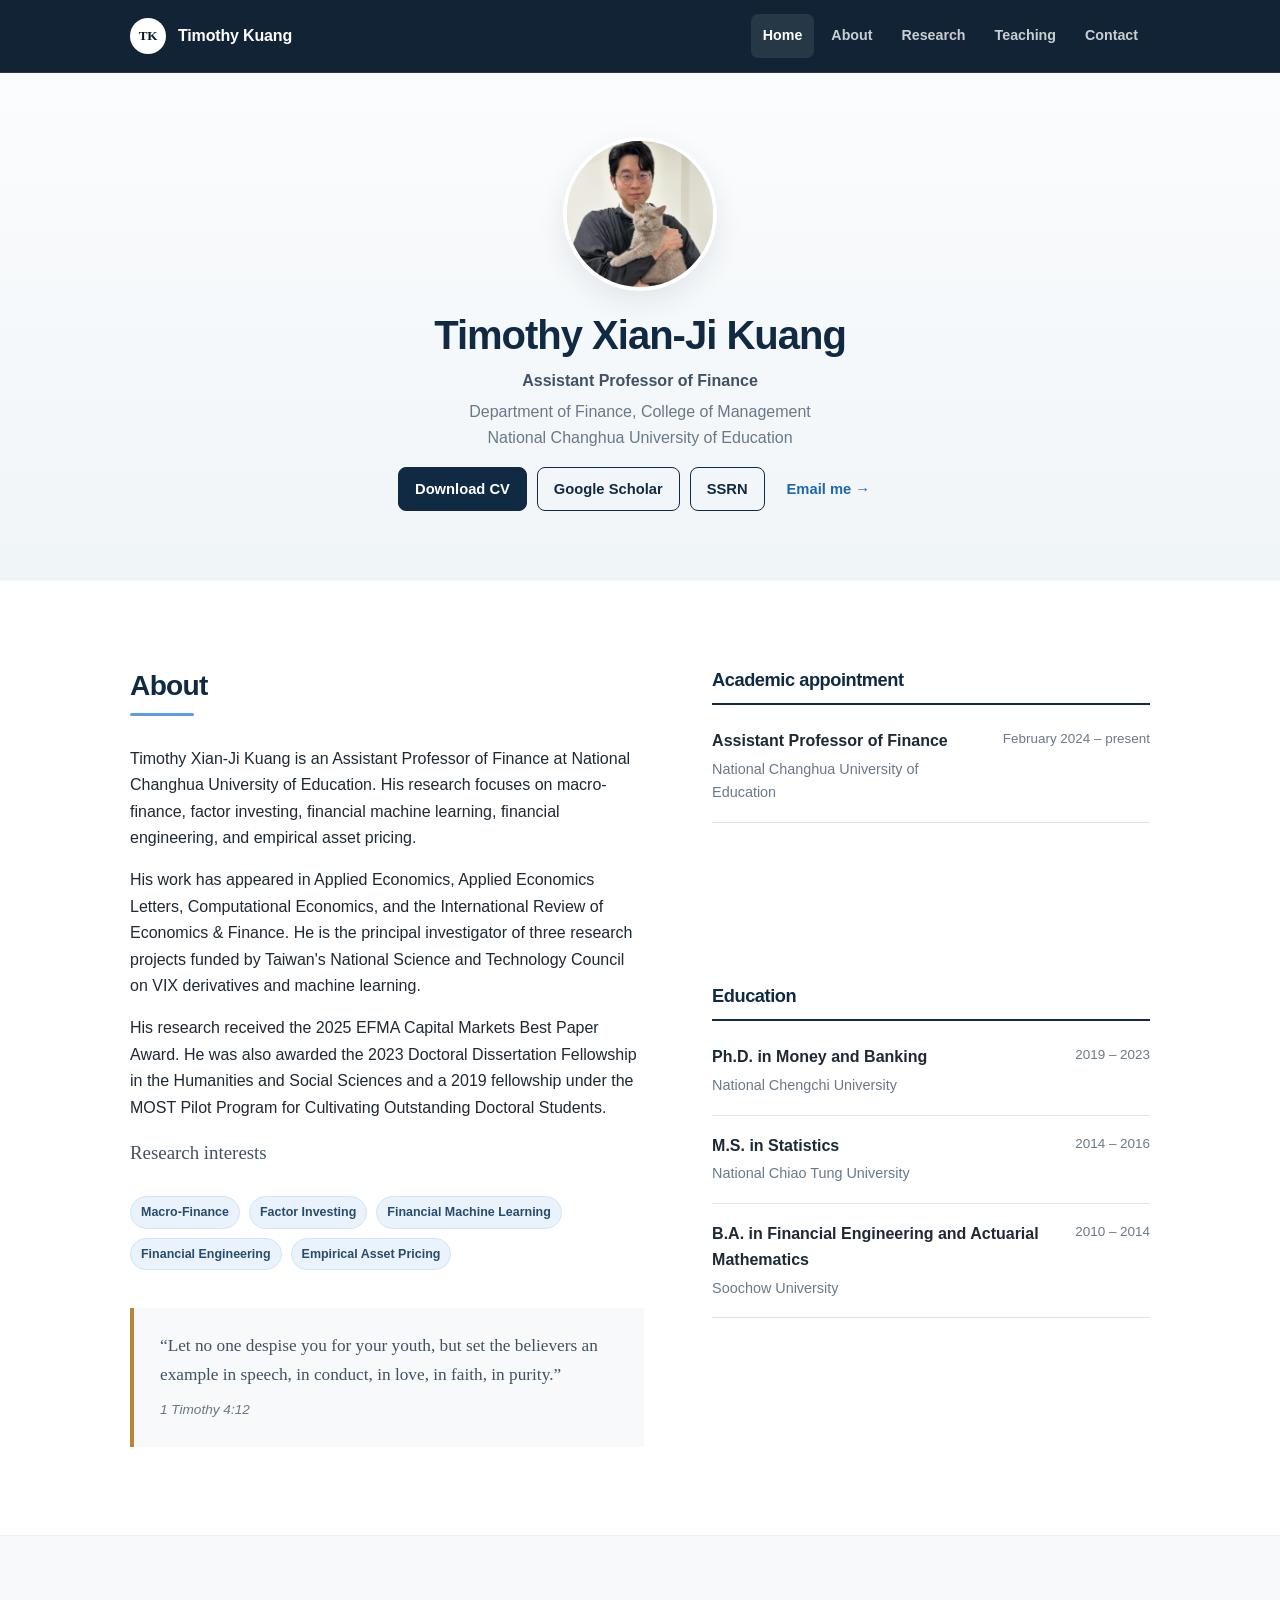
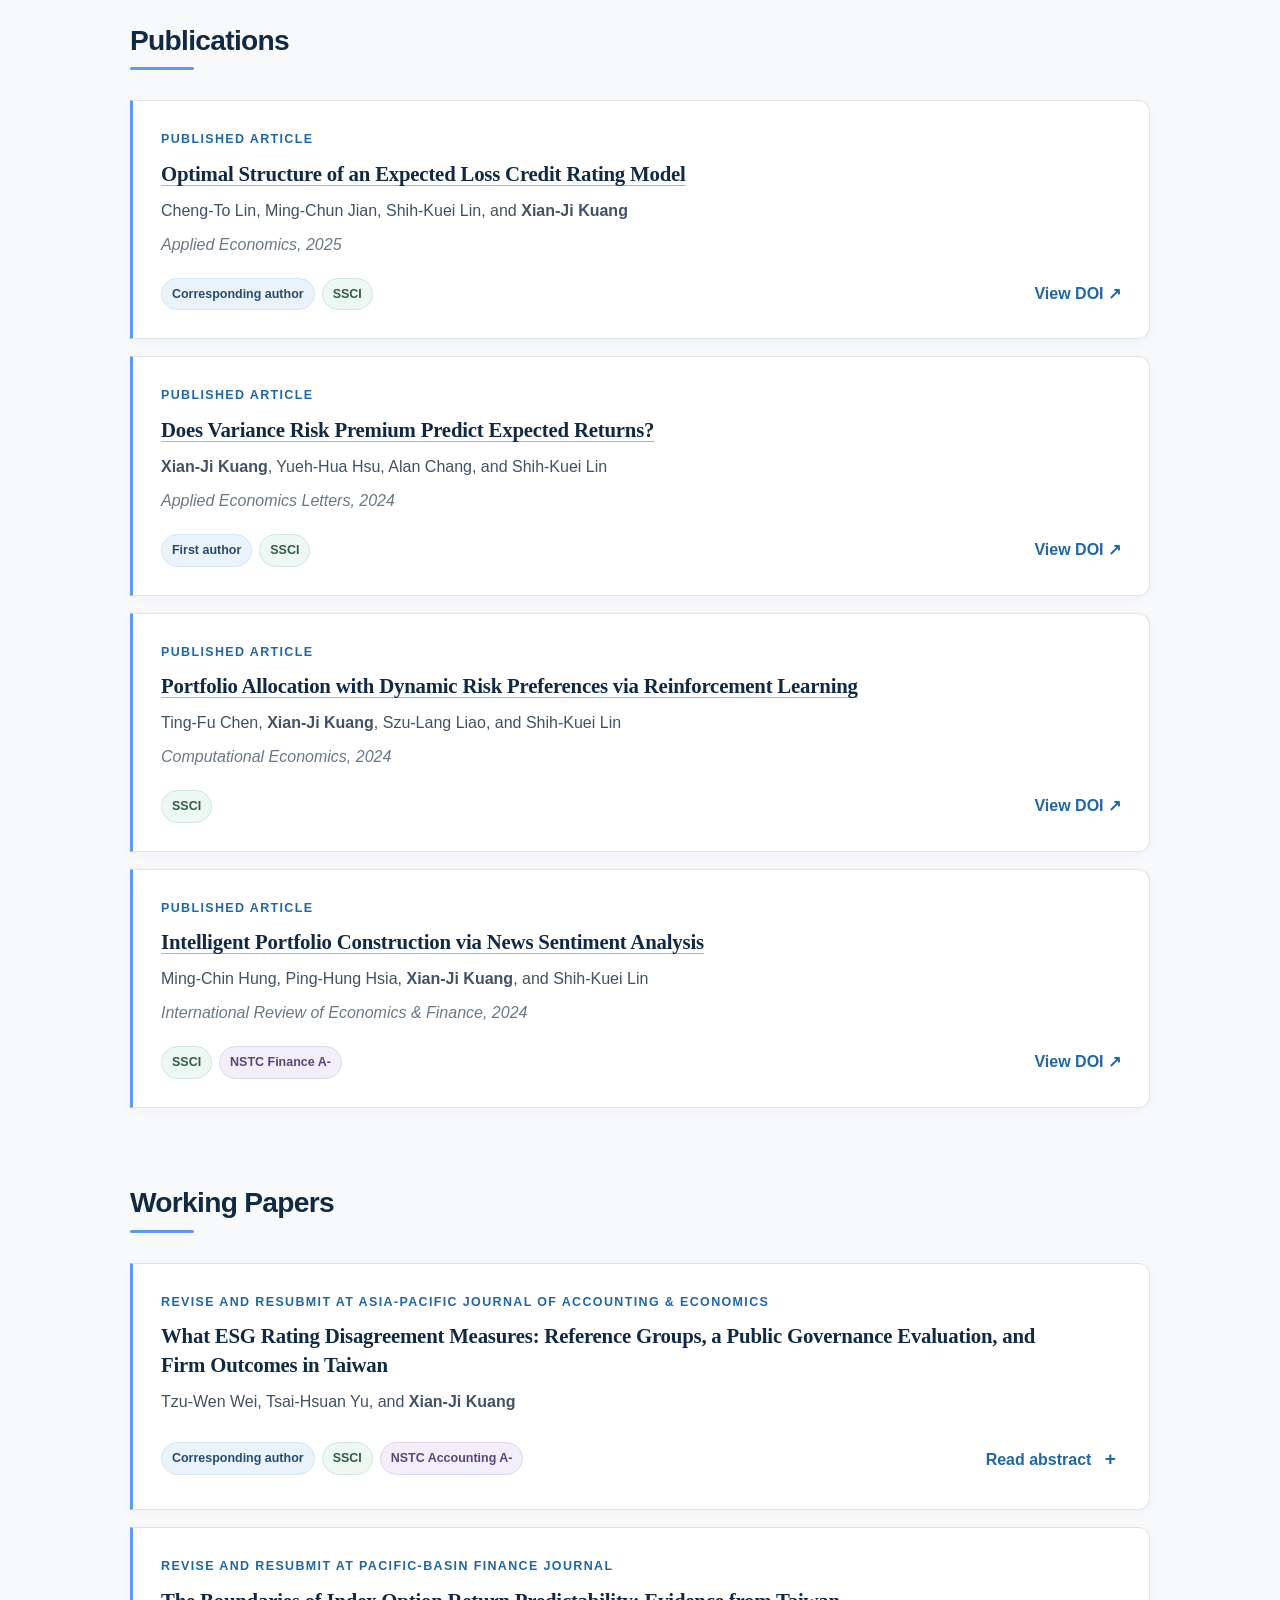
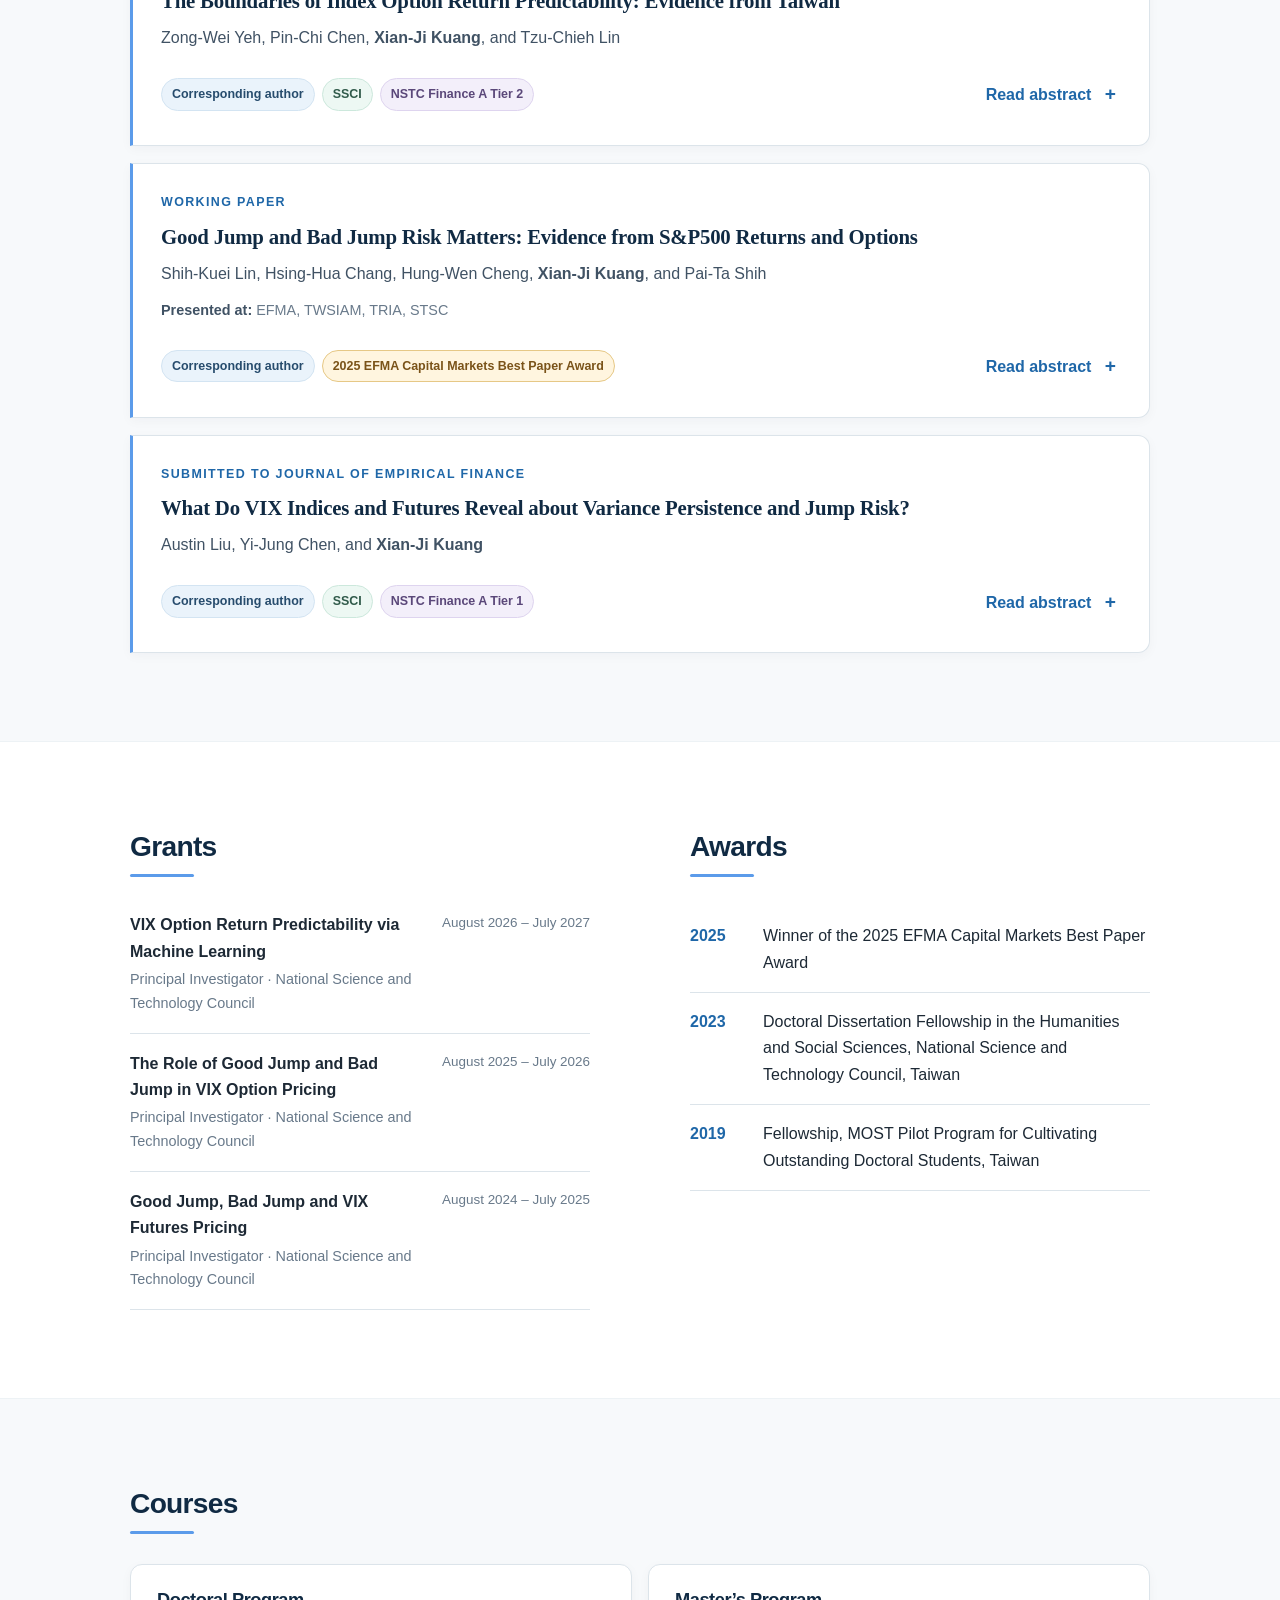
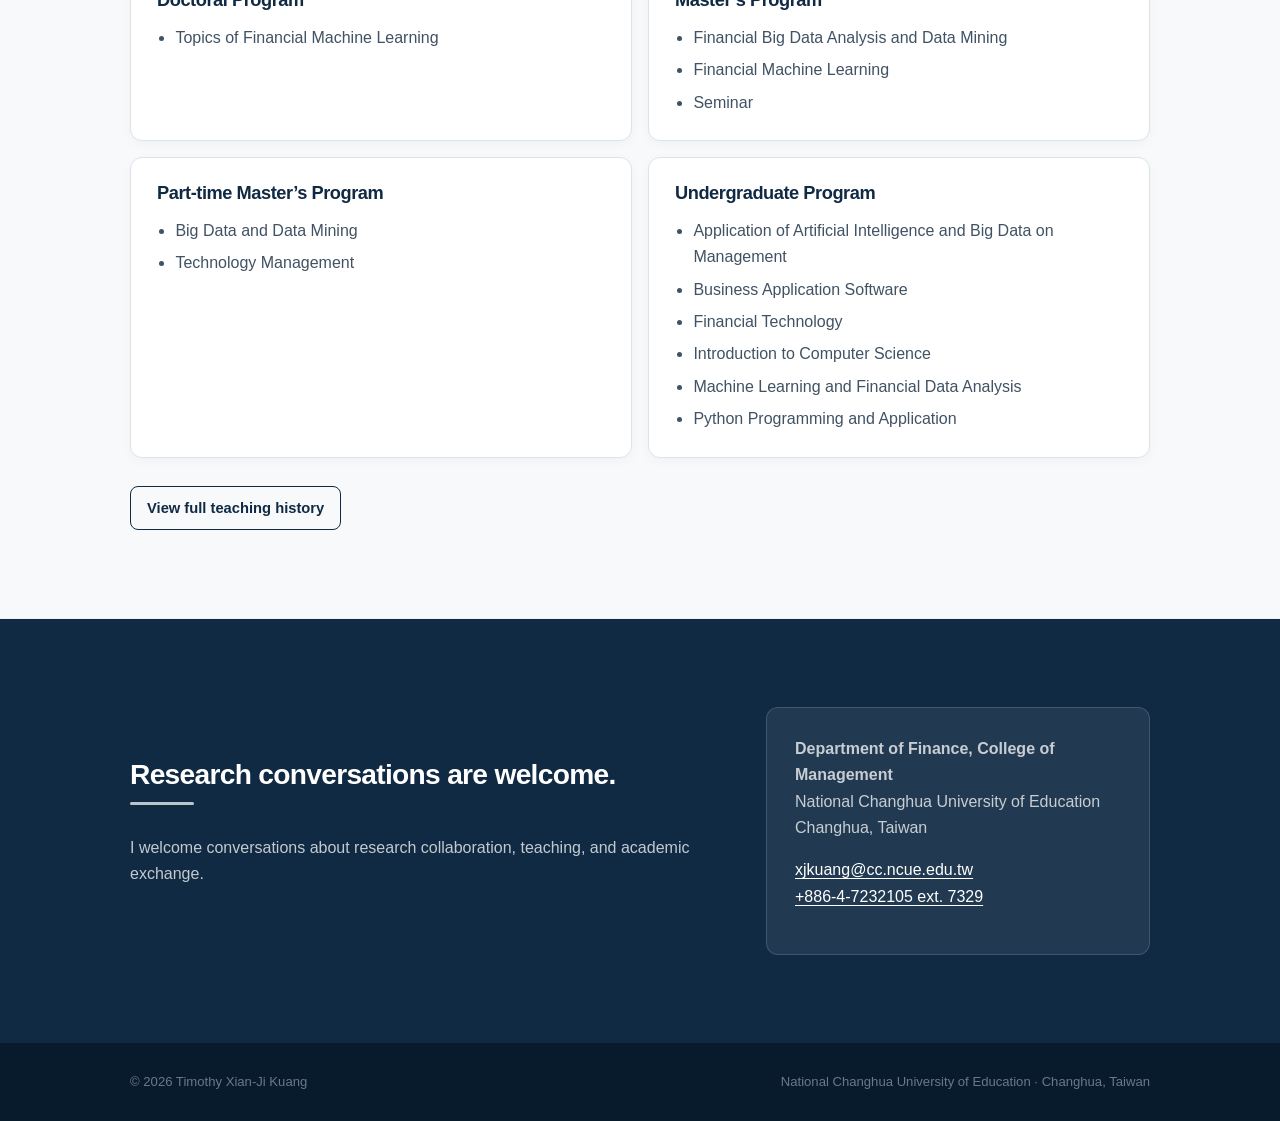
==== commit 456d5ad4: "Link SSRN author profile beside Google Scholar on homepage and CV" ====
--- a/index.html
+++ b/index.html
@@ -46,6 +46,7 @@
         <div class="hero-actions">
           <a class="button primary" href="Timothy_Kuang_CV.pdf">Download CV</a>
           <a class="button secondary" href="https://scholar.google.com/citations?hl=en&amp;user=8BcRRqAAAAAJ" target="_blank" rel="noopener noreferrer">Google Scholar</a>
+          <a class="button secondary" href="https://papers.ssrn.com/sol3/cf_dev/AbsByAuth.cfm?per_id=14050829" target="_blank" rel="noopener noreferrer">SSRN</a>
           <a class="text-link hero-email" href="mailto:xjkuang@cc.ncue.edu.tw">Email me <span aria-hidden="true">&rarr;</span></a>
         </div>
       </div>
